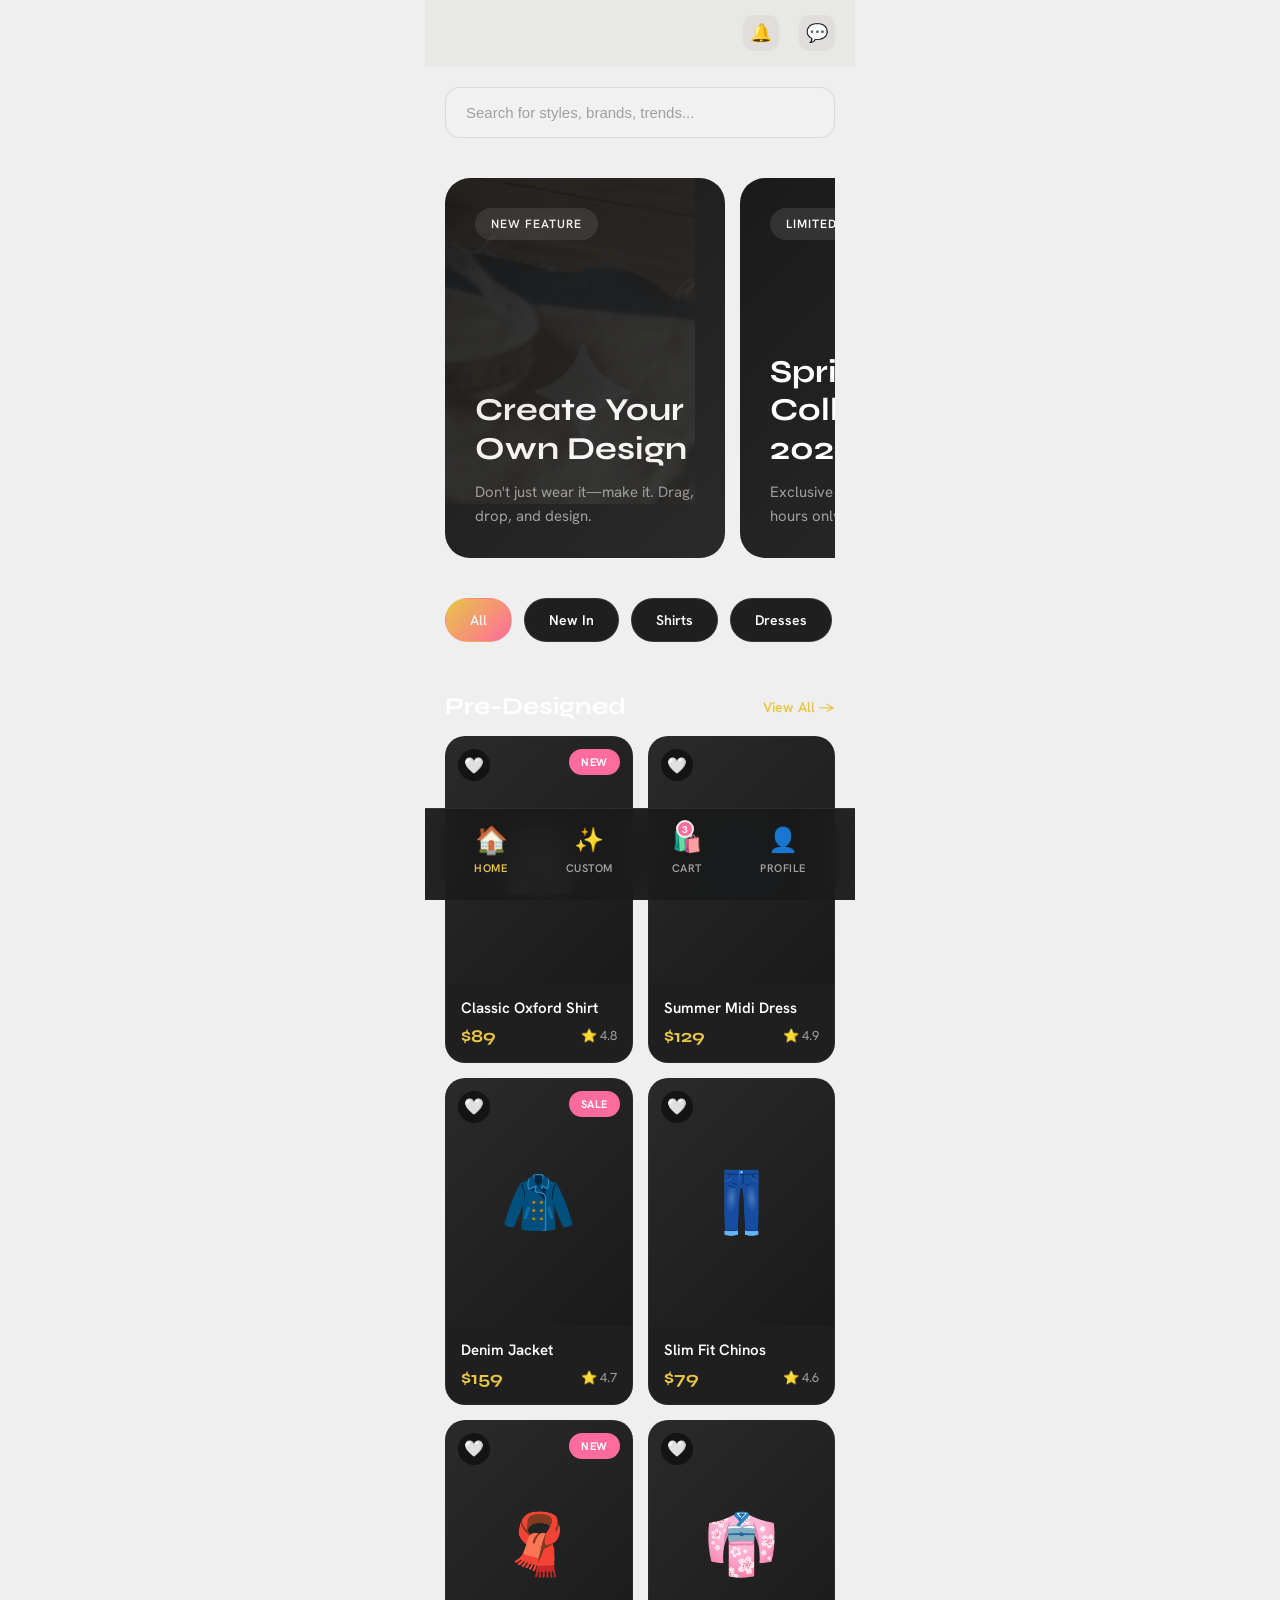
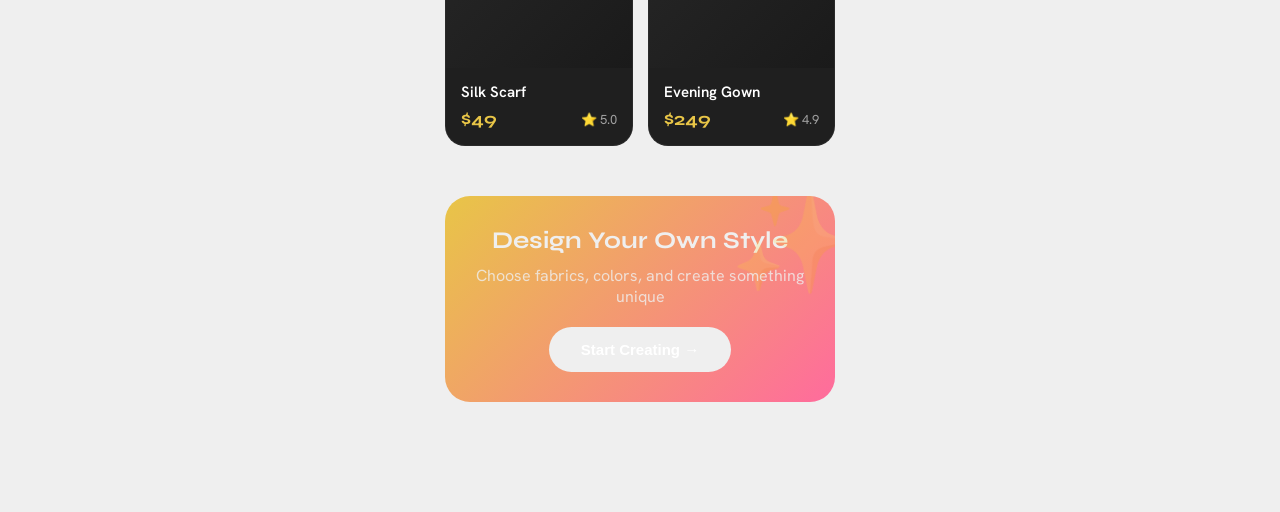
==== index.html @ ca9d8248 "Initial upload of the app" ====
<!DOCTYPE html>
<html lang="en">

<head>
   <meta charset="UTF-8">
   <meta name="viewport" content="width=device-width, initial-scale=1.0, maximum-scale=1.0, user-scalable=no">
   <title>GEN TEES - Clothing App</title>
   <link
      href="https://fonts.googleapis.com/css2?family=Syne:wght@400;500;600;700;800&family=Hanken+Grotesk:wght@300;400;500;600;700&display=swap"
      rel="stylesheet">

</head>
<link rel="stylesheet" href="style.css">

<body>
   <!-- Status Bar -->
   <!-- <div class="status-bar">
      <span class="status-time">9:41</span>
      <div class="status-icons">
         <span>📶</span>
         <span>📡</span>
         <span>🔋</span>
      </div>
   </div> -->

   <!-- Top Navigation -->
   <div class="top-nav">
      <div class="logo"></div>
      <div class="top-icons">
         <button class="icon-btn">🔔</button>
         <button class="icon-btn">💬</button>
      </div>
   </div>

   <!-- Home Screen -->
   <div class="screen active" id="homeScreen">
      <!-- Search -->
      <div class="search-container">
         <input type="text" class="search-bar" placeholder="Search for styles, brands, trends...">
      </div>

      <!-- Story Cards -->
      <div class="story-section">
         <div class="story-scroll">
            <div class="story-card" onclick="showCustomDesign()">
               <div>
                  <span class="story-badge">New Feature</span>
               </div>
               <div class="story-content">
                  <h3>Create Your Own Design</h3>
                  <p>Don't just wear it—make it. Drag, drop, and design.</p>
               </div>
               <span class="story-icon"><img src="images/create own design.png" alt="Create your own design"></span>
            </div>
            <div class="story-card">
               <div>
                  <span class="story-badge">Limited Drop</span>
               </div>
               <div class="story-content">
                  <h3>Spring Collection 2026</h3>
                  <p>Exclusive pieces available for 48 hours only</p>
               </div>
               <span class="story-icon">🌸</span>
            </div>
            <div class="story-card">
               <div>
                  <span class="story-badge">Trending</span>
               </div>
               <div class="story-content">
                  <h3>Minimalist Essentials</h3>
                  <p>Timeless pieces for your wardrobe</p>
               </div>
               <span class="story-icon">👕</span>
            </div>
         </div>
      </div>

      <!-- Categories -->
      <div class="categories">
         <div class="category-scroll">
            <div class="category-pill active">All</div>
            <div class="category-pill">New In</div>
            <div class="category-pill">Shirts</div>
            <div class="category-pill">Dresses</div>
            <div class="category-pill">Jackets</div>
            <div class="category-pill">Accessories</div>
         </div>
      </div>

      <!-- Products -->
      <div class="section-header">
         <h2 class="section-title">Pre-Designed</h2>
         <a href="#" class="view-all">View All →</a>
      </div>

      <div class="products">
         <div class="product-grid">
            <div class="product-card">
               <div class="product-image">
                  <span class="product-favorite">🤍</span>
                  <span class="product-badge">NEW</span>
                  <span>👔</span>
               </div>
               <div class="product-info">
                  <div class="product-name">Classic Oxford Shirt</div>
                  <div class="product-price">
                     <span class="price">$89</span>
                     <span class="rating">⭐ 4.8</span>
                  </div>
               </div>
            </div>

            <div class="product-card">
               <div class="product-image">
                  <span class="product-favorite">🤍</span>
                  <span>👗</span>
               </div>
               <div class="product-info">
                  <div class="product-name">Summer Midi Dress</div>
                  <div class="product-price">
                     <span class="price">$129</span>
                     <span class="rating">⭐ 4.9</span>
                  </div>
               </div>
            </div>

            <div class="product-card">
               <div class="product-image">
                  <span class="product-favorite">🤍</span>
                  <span class="product-badge">SALE</span>
                  <span>🧥</span>
               </div>
               <div class="product-info">
                  <div class="product-name">Denim Jacket</div>
                  <div class="product-price">
                     <span class="price">$159</span>
                     <span class="rating">⭐ 4.7</span>
                  </div>
               </div>
            </div>

            <div class="product-card">
               <div class="product-image">
                  <span class="product-favorite">🤍</span>
                  <span>👖</span>
               </div>
               <div class="product-info">
                  <div class="product-name">Slim Fit Chinos</div>
                  <div class="product-price">
                     <span class="price">$79</span>
                     <span class="rating">⭐ 4.6</span>
                  </div>
               </div>
            </div>

            <div class="product-card">
               <div class="product-image">
                  <span class="product-favorite">🤍</span>
                  <span class="product-badge">NEW</span>
                  <span>🧣</span>
               </div>
               <div class="product-info">
                  <div class="product-name">Silk Scarf</div>
                  <div class="product-price">
                     <span class="price">$49</span>
                     <span class="rating">⭐ 5.0</span>
                  </div>
               </div>
            </div>

            <div class="product-card">
               <div class="product-image">
                  <span class="product-favorite">🤍</span>
                  <span>👘</span>
               </div>
               <div class="product-info">
                  <div class="product-name">Evening Gown</div>
                  <div class="product-price">
                     <span class="price">$249</span>
                     <span class="rating">⭐ 4.9</span>
                  </div>
               </div>
            </div>
         </div>
      </div>

      <!-- Custom Design CTA -->
      <div class="custom-cta" onclick="showCustomDesign()">
         <h3>Design Your Own Style</h3>
         <p>Choose fabrics, colors, and create something unique</p>
         <button class="custom-btn">Start Creating →</button>
      </div>
   </div>

   <!-- Custom Design Screen -->
   <div class="screen" id="customScreen">
      <div class="section-header">
         <h2 class="section-title">Custom Studio</h2>
         <a href="#" class="view-all">Templates →</a>
      </div>

      <div style="padding: 20px;">
         <div
            style="background: var(--bg-card); border-radius: 20px; padding: 30px; text-align: center; margin-bottom: 20px;">
            <div style="font-size: 80px; margin-bottom: 20px;">✂️</div>
            <h3 style="font-family: 'Syne', sans-serif; font-size: 24px; margin-bottom: 15px;">Design Studio</h3>
            <p style="color: var(--text-secondary); margin-bottom: 25px; line-height: 1.6;">
               Start from scratch or choose a template to customize
            </p>
            <button class="custom-btn" style="width: 100%; margin-bottom: 15px;">Blank Canvas</button>
            <button class="custom-btn" style="width: 100%; background: var(--bg-secondary);">Browse
               Templates</button>
         </div>

         <h3 style="font-family: 'Syne', sans-serif; font-size: 20px; margin-bottom: 15px;">Customization Options
         </h3>

         <div class="menu-item">
            <div class="menu-left">
               <div class="menu-icon">🎨</div>
               <span class="menu-text">Choose Colors</span>
            </div>
            <span>→</span>
         </div>

         <div class="menu-item">
            <div class="menu-left">
               <div class="menu-icon">🧵</div>
               <span class="menu-text">Select Fabric</span>
            </div>
            <span>→</span>
         </div>

         <div class="menu-item">
            <div class="menu-left">
               <div class="menu-icon">📐</div>
               <span class="menu-text">Size & Fit</span>
            </div>
            <span>→</span>
         </div>

         <div class="menu-item">
            <div class="menu-left">
               <div class="menu-icon">✨</div>
               <span class="menu-text">Add Details</span>
            </div>
            <span>→</span>
         </div>
      </div>
   </div>

   <!-- Cart Screen -->
   <div class="screen" id="cartScreen">
      <div class="section-header">
         <h2 class="section-title">Shopping Cart</h2>
         <span class="view-all">3 items</span>
      </div>

      <div class="cart-items">
         <div class="cart-item">
            <div class="cart-image">👔</div>
            <div class="cart-details">
               <div class="cart-name">Classic Oxford Shirt</div>
               <div class="cart-size">Size: M • Color: White</div>
               <div class="cart-actions">
                  <div class="quantity-control">
                     <button class="qty-btn">−</button>
                     <span>1</span>
                     <button class="qty-btn">+</button>
                  </div>
                  <span class="price">$89</span>
               </div>
            </div>
         </div>

         <div class="cart-item">
            <div class="cart-image">👗</div>
            <div class="cart-details">
               <div class="cart-name">Summer Midi Dress</div>
               <div class="cart-size">Size: S • Color: Blue</div>
               <div class="cart-actions">
                  <div class="quantity-control">
                     <button class="qty-btn">−</button>
                     <span>2</span>
                     <button class="qty-btn">+</button>
                  </div>
                  <span class="price">$258</span>
               </div>
            </div>
         </div>

         <div class="cart-item">
            <div class="cart-image">🧣</div>
            <div class="cart-details">
               <div class="cart-name">Silk Scarf</div>
               <div class="cart-size">One Size • Color: Gold</div>
               <div class="cart-actions">
                  <div class="quantity-control">
                     <button class="qty-btn">−</button>
                     <span>1</span>
                     <button class="qty-btn">+</button>
                  </div>
                  <span class="price">$49</span>
               </div>
            </div>
         </div>
      </div>

      <div class="cart-total">
         <div class="total-row">
            <span style="color: var(--text-secondary);">Subtotal</span>
            <span>$396</span>
         </div>
         <div class="total-row">
            <span style="color: var(--text-secondary);">Shipping</span>
            <span>$12</span>
         </div>
         <div class="total-row final">
            <span>Total</span>
            <span style="color: var(--accent-gold);">$408</span>
         </div>
         <button class="checkout-btn">Checkout</button>
      </div>
   </div>

   <!-- Profile Screen -->
   <div class="screen" id="profileScreen">
      <div class="profile-header">
         <div class="profile-avatar">👤</div>
         <div class="profile-name">Alex Morgan</div>
         <div class="profile-email">alex.morgan@email.com</div>
      </div>

      <div class="profile-stats">
         <div class="stat-item">
            <div class="stat-value">24</div>
            <div class="stat-label">Orders</div>
         </div>
         <div class="stat-item">
            <div class="stat-value">12</div>
            <div class="stat-label">Designs</div>
         </div>
         <div class="stat-item">
            <div class="stat-value">156</div>
            <div class="stat-label">Points</div>
         </div>
      </div>

      <div class="profile-menu">
         <div class="menu-item">
            <div class="menu-left">
               <div class="menu-icon">📦</div>
               <span class="menu-text">My Orders</span>
            </div>
            <span>→</span>
         </div>

         <div class="menu-item">
            <div class="menu-left">
               <div class="menu-icon">🎨</div>
               <span class="menu-text">My Designs</span>
            </div>
            <span>→</span>
         </div>

         <div class="menu-item">
            <div class="menu-left">
               <div class="menu-icon">❤️</div>
               <span class="menu-text">Wishlist</span>
            </div>
            <span>→</span>
         </div>

         <div class="menu-item">
            <div class="menu-left">
               <div class="menu-icon">📍</div>
               <span class="menu-text">Addresses</span>
            </div>
            <span>→</span>
         </div>

         <div class="menu-item">
            <div class="menu-left">
               <div class="menu-icon">💳</div>
               <span class="menu-text">Payment Methods</span>
            </div>
            <span>→</span>
         </div>

         <div class="menu-item">
            <div class="menu-left">
               <div class="menu-icon">⚙️</div>
               <span class="menu-text">Settings</span>
            </div>
            <span>→</span>
         </div>

         <div class="menu-item">
            <div class="menu-left">
               <div class="menu-icon">💬</div>
               <span class="menu-text">Help & Support</span>
            </div>
            <span>→</span>
         </div>
      </div>
   </div>

   <!-- Bottom Navigation -->
   <div class="bottom-nav">
      <div class="nav-item active" onclick="switchScreen('homeScreen', this)">
         <span class="nav-icon">🏠</span>
         <span class="nav-label">HOME</span>
      </div>
      <div class="nav-item" onclick="switchScreen('customScreen', this)">
         <span class="nav-icon">✨</span>
         <span class="nav-label">CUSTOM</span>
      </div>
      <div class="nav-item" onclick="switchScreen('cartScreen', this)">
         <span class="nav-icon">🛍️</span>
         <span class="nav-label">CART</span>
         <span class="nav-badge">3</span>
      </div>
      <div class="nav-item" onclick="switchScreen('profileScreen', this)">
         <span class="nav-icon">👤</span>
         <span class="nav-label">PROFILE</span>
      </div>
   </div>

   <script src="main.js"></script>
</body>

</html>
---- style.css ----
* {
   margin: 0;
   padding: 0;
   box-sizing: border-box;
   -webkit-tap-highlight-color: transparent;
}

:root {
   --bg-primary: #efefef;
   --bg-secondary: #1a1a1a;
   --bg-card: #1f1f1f;
   --text-primary: #ffffff;
   --text-secondary: #a0a0a0;
   --accent-gold: #e8c547;
   --accent-pink: #ff6b9d;
   --accent-blue: #4dabf7;
}

body {
   font-family: 'Hanken Grotesk', sans-serif;
   background: var(--bg-primary);
   color: var(--text-primary);
   overflow-x: hidden;
   max-width: 430px;
   margin: 0 auto;
   position: relative;
   min-height: 100vh;
   padding-bottom: 80px;
}

/* Status Bar */
.status-bar {
   padding: 12px 20px 8px;
   display: flex;
   justify-content: space-between;
   align-items: center;
   font-size: 14px;
   font-weight: 500;
}

.status-time {
   font-weight: 600;
}

.status-icons {
   display: flex;
   gap: 8px;
}

/* Top Navigation */
.top-nav {
   display: flex;
   justify-content: space-between;
   align-items: center;
   padding: 15px 20px;
   position: sticky;
   top: 0;
   background: #e8e9e4;
   z-index: 100;
   border-bottom: 1px solid rgba(255, 255, 255, 0.05);
}

.logo {
   font-family: 'Syne', sans-serif;
   font-size: 24px;
   font-weight: 800;
   letter-spacing: 2px;
   background: linear-gradient(135deg, var(--accent-gold), var(--accent-pink));
   -webkit-background-clip: text;
   -webkit-text-fill-color: transparent;
   background-clip: text;
}

.top-icons {
   display: flex;
   gap: 20px;
}

.icon-btn {
   width: 36px;
   height: 36px;
   border-radius: 10px;
   background: #e0dddd;
   display: flex;
   align-items: center;
   justify-content: center;
   cursor: pointer;
   transition: all 0.3s;
   border: none;
   color: var(--text-primary);
   font-size: 18px;
}

.icon-btn:active {
   transform: scale(0.95);
}

/* Main Content */
.main-content {
   padding: 0 0 20px;
}

/* Hero Story Cards */
.story-section {
   padding: 20px 20px 30px;
}

.story-scroll {
   display: flex;
   gap: 15px;
   overflow-x: auto;
   scrollbar-width: none;
   -ms-overflow-style: none;
   scroll-snap-type: x mandatory;
   padding-bottom: 10px;
}

.story-scroll::-webkit-scrollbar {
   display: none;
}

.story-card {
   min-width: 280px;
   height: 380px;
   border-radius: 25px;
   background: linear-gradient(135deg, #1a1a1a 0%, #2a2a2a 100%);
   padding: 30px;
   display: flex;
   flex-direction: column;
   justify-content: space-between;
   position: relative;
   overflow: hidden;
   scroll-snap-align: start;
   cursor: pointer;
   transition: transform 0.3s;
}

.story-card:active {
   transform: scale(0.98);
}

.story-card::before {
   content: '';
   position: absolute;
   top: 0;
   left: 0;
   right: 0;
   bottom: 0;
   background: linear-gradient(135deg, rgba(232, 197, 71, 0.15), rgba(255, 107, 157, 0.15));
   opacity: 0;
   transition: opacity 0.4s;
}

.story-card:hover::before {
   opacity: 1;
}

.story-badge {
   display: inline-block;
   padding: 8px 16px;
   background: rgba(255, 255, 255, 0.1);
   backdrop-filter: blur(10px);
   border-radius: 20px;
   font-size: 12px;
   font-weight: 600;
   letter-spacing: 1px;
   text-transform: uppercase;
   align-self: flex-start;
}

.story-content h3 {
   font-family: 'Syne', sans-serif;
   font-size: 32px;
   font-weight: 700;
   line-height: 1.2;
   margin-bottom: 12px;
}

.story-content p {
   font-size: 15px;
   color: var(--text-secondary);
   line-height: 1.6;
}

.story-icon {
   position: absolute;
   bottom: 30px;
   right: 30px;
   font-size: 80px;
   object-fit: cover;
   opacity: 0.1;
}

/* Section Headers */
.section-header {
   display: flex;
   justify-content: space-between;
   align-items: center;
   padding: 25px 20px 15px;
}

.section-title {
   font-family: 'Syne', sans-serif;
   font-size: 24px;
   font-weight: 700;
}

.view-all {
   font-size: 14px;
   color: var(--accent-gold);
   font-weight: 600;
   text-decoration: none;
}

/* Category Pills */
.categories {
   padding: 0 20px 20px;
}

.category-scroll {
   display: flex;
   gap: 12px;
   overflow-x: auto;
   scrollbar-width: none;
   -ms-overflow-style: none;
   padding-bottom: 5px;
}

.category-scroll::-webkit-scrollbar {
   display: none;
}

.category-pill {
   padding: 12px 24px;
   background: var(--bg-card);
   border: 1px solid rgba(255, 255, 255, 0.1);
   border-radius: 25px;
   font-size: 14px;
   font-weight: 600;
   white-space: nowrap;
   cursor: pointer;
   transition: all 0.3s;
}

.category-pill.active {
   background: linear-gradient(135deg, var(--accent-gold), var(--accent-pink));
   border-color: transparent;
   color: var(--bg-primary);
}

.category-pill:active {
   transform: scale(0.95);
}

/* Product Grid */
.products {
   padding: 0 20px 20px;
}

.product-grid {
   display: grid;
   grid-template-columns: repeat(2, 1fr);
   gap: 15px;
}

.product-card {
   background: var(--bg-card);
   border-radius: 20px;
   overflow: hidden;
   cursor: pointer;
   transition: transform 0.3s;
   border: 1px solid rgba(255, 255, 255, 0.05);
}

.product-card:active {
   transform: scale(0.97);
}

.product-image {
   width: 100%;
   aspect-ratio: 3/4;
   background: linear-gradient(135deg, #2a2a2a 0%, #1a1a1a 100%);
   display: flex;
   align-items: center;
   justify-content: center;
   font-size: 60px;
   position: relative;
   overflow: hidden;
}

.product-badge {
   position: absolute;
   top: 12px;
   right: 12px;
   padding: 6px 12px;
   background: var(--accent-pink);
   border-radius: 15px;
   font-size: 11px;
   font-weight: 700;
   letter-spacing: 0.5px;
}

.product-favorite {
   position: absolute;
   top: 12px;
   left: 12px;
   width: 32px;
   height: 32px;
   background: rgba(0, 0, 0, 0.5);
   backdrop-filter: blur(10px);
   border-radius: 50%;
   display: flex;
   align-items: center;
   justify-content: center;
   font-size: 16px;
   cursor: pointer;
}

.product-info {
   padding: 15px;
}

.product-name {
   font-weight: 600;
   font-size: 15px;
   margin-bottom: 6px;
   line-height: 1.3;
}

.product-price {
   display: flex;
   justify-content: space-between;
   align-items: center;
}

.price {
   font-family: 'Syne', sans-serif;
   font-size: 18px;
   font-weight: 700;
   color: var(--accent-gold);
}

.rating {
   font-size: 13px;
   color: var(--text-secondary);
}

/* Custom Design CTA */
.custom-cta {
   margin: 30px 20px;
   padding: 30px;
   background: linear-gradient(135deg, var(--accent-gold), var(--accent-pink));
   border-radius: 25px;
   text-align: center;
   position: relative;
   overflow: hidden;
   cursor: pointer;
}

.custom-cta::before {
   content: '✨';
   position: absolute;
   font-size: 100px;
   top: -20px;
   right: -20px;
   opacity: 0.2;
}

.custom-cta h3 {
   font-family: 'Syne', sans-serif;
   font-size: 24px;
   font-weight: 700;
   color: var(--bg-primary);
   margin-bottom: 10px;
}

.custom-cta p {
   color: var(--bg-primary);
   margin-bottom: 20px;
   opacity: 0.8;
}

.custom-btn {
   padding: 14px 32px;
   background: var(--bg-primary);
   color: var(--text-primary);
   border: none;
   border-radius: 25px;
   font-weight: 700;
   font-size: 15px;
   cursor: pointer;
   transition: transform 0.3s;
}

.custom-btn:active {
   transform: scale(0.95);
}

/* Bottom Navigation */
.bottom-nav {
   position: fixed;
   bottom: 0;
   left: 50%;
   transform: translateX(-50%);
   width: 100%;
   max-width: 430px;
   background: rgba(26, 26, 26, 0.95);
   backdrop-filter: blur(20px);
   border-top: 1px solid rgba(255, 255, 255, 0.08);
   padding: 15px 20px 25px;
   display: flex;
   justify-content: space-around;
   align-items: center;
   z-index: 1000;
}

.nav-item {
   display: flex;
   flex-direction: column;
   align-items: center;
   gap: 6px;
   cursor: pointer;
   transition: all 0.3s;
   position: relative;
}

.nav-item:active {
   transform: scale(0.9);
}

.nav-icon {
   font-size: 24px;
   transition: all 0.3s;
}

.nav-label {
   font-size: 11px;
   font-weight: 600;
   color: var(--text-secondary);
   letter-spacing: 0.5px;
   transition: all 0.3s;
}

.nav-item.active .nav-icon {
   transform: scale(1.1);
}

.nav-item.active .nav-label {
   color: var(--accent-gold);
}

.nav-badge {
   position: absolute;
   top: -4px;
   right: 8px;
   width: 18px;
   height: 18px;
   background: var(--accent-pink);
   border-radius: 50%;
   font-size: 10px;
   font-weight: 700;
   display: flex;
   align-items: center;
   justify-content: center;
   border: 2px solid var(--bg-primary);
}

/* Search Bar */
.search-container {
   padding: 20px;
}

.search-bar {
   width: 100%;
   padding: 16px 50px 16px 20px;
   background: #f1f1f1;
   border: 1px solid rgba(12, 12, 12, 0.1);
   border-radius: 15px;
   color: #1f1b1b;
   font-size: 15px;
   outline: none;
   transition: all 0.3s;
}

.search-bar:focus {
   border-color: var(--accent-gold);
   background-color: #ededed;
}

.search-bar::placeholder {
   color: var(--text-secondary);
}

/* Screens (Hidden by default) */
.screen {
   display: none;
   min-height: calc(100vh - 80px);
}

.screen.active {
   display: block;
   animation: slideIn 0.3s ease-out;
}

@keyframes slideIn {
   from {
      opacity: 0;
      transform: translateY(20px);
   }

   to {
      opacity: 1;
      transform: translateY(0);
   }
}

/* Profile Screen */
.profile-header {
   padding: 30px 20px;
   text-align: center;
   background: linear-gradient(180deg, var(--bg-secondary) 0%, var(--bg-primary) 100%);
}

.profile-avatar {
   width: 100px;
   height: 100px;
   border-radius: 50%;
   background: linear-gradient(135deg, var(--accent-gold), var(--accent-pink));
   display: flex;
   align-items: center;
   justify-content: center;
   font-size: 40px;
   margin: 0 auto 15px;
}

.profile-name {
   font-family: 'Syne', sans-serif;
   font-size: 24px;
   font-weight: 700;
   margin-bottom: 5px;
}

.profile-email {
   color: var(--text-secondary);
   font-size: 14px;
}

.profile-stats {
   display: grid;
   grid-template-columns: repeat(3, 1fr);
   gap: 20px;
   padding: 20px;
}

.stat-item {
   text-align: center;
}

.stat-value {
   font-family: 'Syne', sans-serif;
   font-size: 24px;
   font-weight: 700;
   color: var(--accent-gold);
   margin-bottom: 5px;
}

.stat-label {
   font-size: 12px;
   color: var(--text-secondary);
}

.profile-menu {
   padding: 20px;
}

.menu-item {
   display: flex;
   align-items: center;
   justify-content: space-between;
   padding: 18px;
   background: var(--bg-card);
   border-radius: 15px;
   margin-bottom: 12px;
   cursor: pointer;
   transition: all 0.3s;
}

.menu-item:active {
   transform: scale(0.98);
}

.menu-left {
   display: flex;
   align-items: center;
   gap: 15px;
}

.menu-icon {
   width: 40px;
   height: 40px;
   background: rgba(255, 255, 255, 0.05);
   border-radius: 10px;
   display: flex;
   align-items: center;
   justify-content: center;
   font-size: 20px;
}

.menu-text {
   font-weight: 600;
}

/* Cart Screen */
.cart-items {
   padding: 20px;
}

.cart-item {
   display: flex;
   gap: 15px;
   background: var(--bg-card);
   border-radius: 20px;
   padding: 15px;
   margin-bottom: 15px;
}

.cart-image {
   width: 80px;
   height: 100px;
   background: linear-gradient(135deg, #2a2a2a 0%, #1a1a1a 100%);
   border-radius: 12px;
   display: flex;
   align-items: center;
   justify-content: center;
   font-size: 36px;
}

.cart-details {
   flex: 1;
}

.cart-name {
   font-weight: 600;
   margin-bottom: 5px;
}

.cart-size {
   font-size: 13px;
   color: var(--text-secondary);
   margin-bottom: 10px;
}

.cart-actions {
   display: flex;
   justify-content: space-between;
   align-items: center;
}

.quantity-control {
   display: flex;
   align-items: center;
   gap: 12px;
   background: rgba(255, 255, 255, 0.05);
   padding: 6px 12px;
   border-radius: 20px;
}

.qty-btn {
   background: none;
   border: none;
   color: var(--text-primary);
   font-size: 18px;
   cursor: pointer;
   padding: 0 5px;
}

.cart-total {
   position: fixed;
   bottom: 80px;
   left: 50%;
   transform: translateX(-50%);
   width: calc(100% - 40px);
   max-width: 390px;
   background: var(--bg-card);
   border-radius: 20px;
   padding: 20px;
   border: 1px solid rgba(255, 255, 255, 0.1);
}

.total-row {
   display: flex;
   justify-content: space-between;
   margin-bottom: 12px;
   font-size: 15px;
}

.total-row.final {
   font-family: 'Syne', sans-serif;
   font-size: 20px;
   font-weight: 700;
   padding-top: 12px;
   border-top: 1px solid rgba(255, 255, 255, 0.1);
   margin-bottom: 15px;
}

.checkout-btn {
   width: 100%;
   padding: 16px;
   background: linear-gradient(135deg, var(--accent-gold), var(--accent-pink));
   border: none;
   border-radius: 15px;
   color: var(--bg-primary);
   font-weight: 700;
   font-size: 16px;
   cursor: pointer;
}

/* Loading Animation */
@keyframes pulse {

   0%,
   100% {
      opacity: 1;
   }

   50% {
      opacity: 0.5;
   }
}

.loading {
   animation: pulse 2s ease-in-out infinite;
}
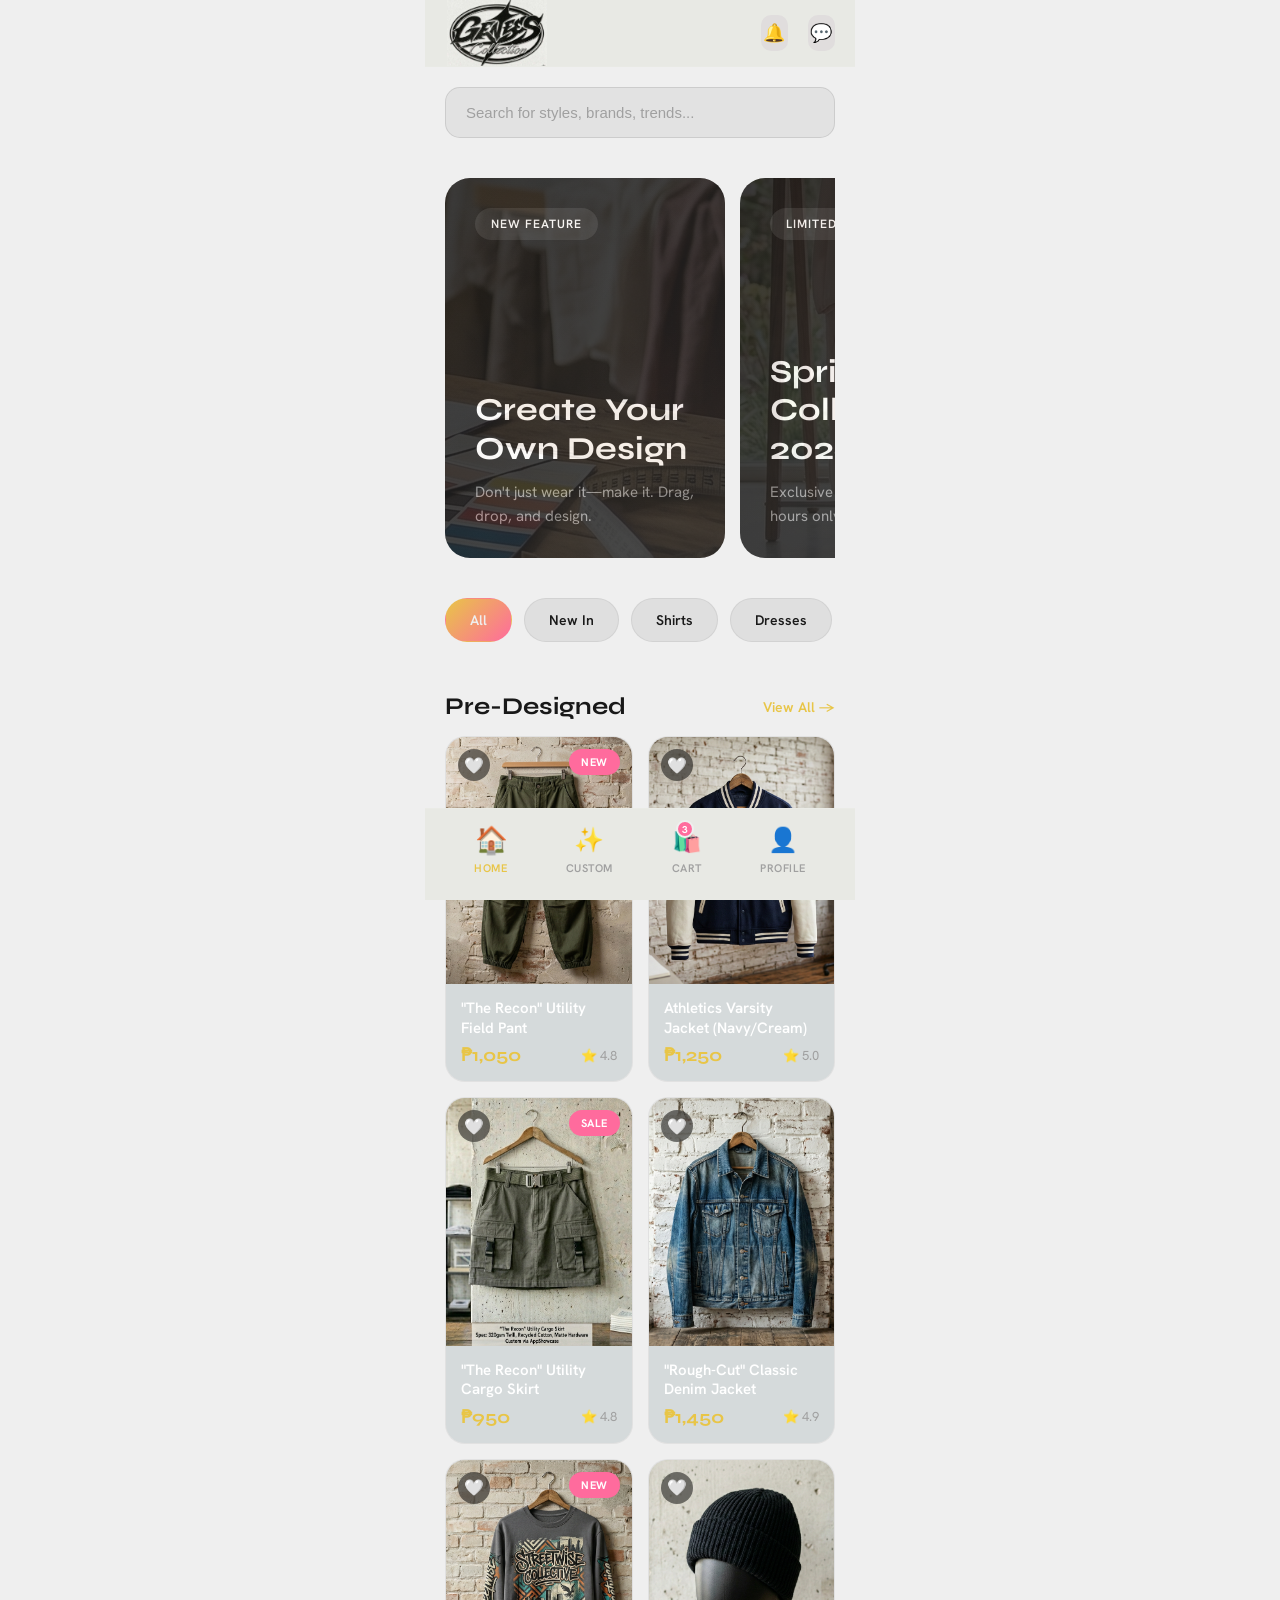
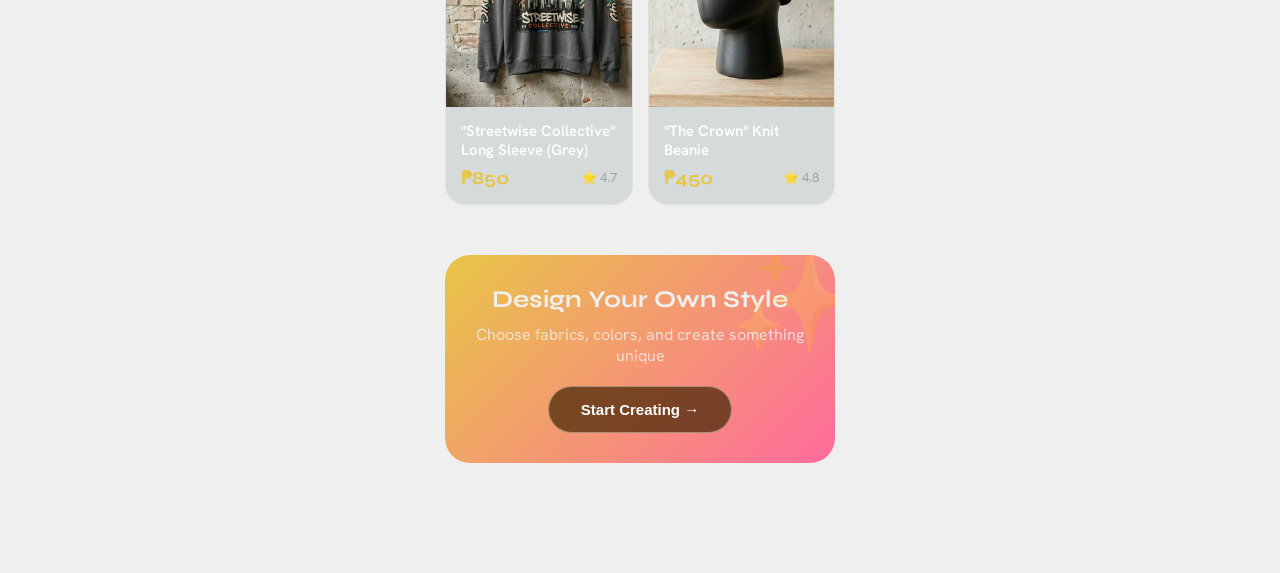
==== commit dd551ee2: "Massive changes - no functionalities yet" ====
--- a/index.html
+++ b/index.html
@@ -4,7 +4,7 @@
 <head>
    <meta charset="UTF-8">
    <meta name="viewport" content="width=device-width, initial-scale=1.0, maximum-scale=1.0, user-scalable=no">
-   <title>GEN TEES - Clothing App</title>
+   <title>GEN TEES - Prototype App</title>
    <link
       href="https://fonts.googleapis.com/css2?family=Syne:wght@400;500;600;700;800&family=Hanken+Grotesk:wght@300;400;500;600;700&display=swap"
       rel="stylesheet">
@@ -13,19 +13,10 @@
 <link rel="stylesheet" href="style.css">
 
 <body>
-   <!-- Status Bar -->
-   <!-- <div class="status-bar">
-      <span class="status-time">9:41</span>
-      <div class="status-icons">
-         <span>📶</span>
-         <span>📡</span>
-         <span>🔋</span>
-      </div>
-   </div> -->
 
    <!-- Top Navigation -->
    <div class="top-nav">
-      <div class="logo"></div>
+      <div class="logo"><img src="images/Logo.jpg" alt="Gen Tees Logo"></div>
       <div class="top-icons">
          <button class="icon-btn">🔔</button>
          <button class="icon-btn">💬</button>
@@ -50,7 +41,7 @@
                   <h3>Create Your Own Design</h3>
                   <p>Don't just wear it—make it. Drag, drop, and design.</p>
                </div>
-               <span class="story-icon"><img src="images/create own design.png" alt="Create your own design"></span>
+               <span class="story-icon"><img src="images/create own design2.png" alt="Create your own design"></span>
             </div>
             <div class="story-card">
                <div>
@@ -60,7 +51,7 @@
                   <h3>Spring Collection 2026</h3>
                   <p>Exclusive pieces available for 48 hours only</p>
                </div>
-               <span class="story-icon">🌸</span>
+               <span class="story-icon"><img src="images/Spring collection2.png" alt="Create your own design"></span>
             </div>
             <div class="story-card">
                <div>
@@ -70,7 +61,7 @@
                   <h3>Minimalist Essentials</h3>
                   <p>Timeless pieces for your wardrobe</p>
                </div>
-               <span class="story-icon">👕</span>
+               <span class="story-icon"><img src="images/minimalist essentials2.png" alt="Create your own design"></span>
             </div>
          </div>
       </div>
@@ -96,88 +87,82 @@
       <div class="products">
          <div class="product-grid">
             <div class="product-card">
-               <div class="product-image">
+               <div class="product-image1">
                   <span class="product-favorite">🤍</span>
                   <span class="product-badge">NEW</span>
-                  <span>👔</span>
-               </div>
-               <div class="product-info">
-                  <div class="product-name">Classic Oxford Shirt</div>
-                  <div class="product-price">
-                     <span class="price">$89</span>
+               </div>
+               <div class="product-info">
+                  <div class="product-name">"The Recon" Utility Field Pant</div>
+                  <div class="product-price">
+                     <span class="price">₱1,050</span>
                      <span class="rating">⭐ 4.8</span>
                   </div>
                </div>
             </div>
 
             <div class="product-card">
-               <div class="product-image">
-                  <span class="product-favorite">🤍</span>
-                  <span>👗</span>
-               </div>
-               <div class="product-info">
-                  <div class="product-name">Summer Midi Dress</div>
-                  <div class="product-price">
-                     <span class="price">$129</span>
+               <div class="product-image2">
+                  <span class="product-favorite">🤍</span>
+               </div>
+               <div class="product-info">
+                  <div class="product-name">Athletics Varsity Jacket (Navy/Cream)</div>
+                  <div class="product-price">
+                     <span class="price">₱1,250</span>
+                     <span class="rating">⭐ 5.0</span>
+                  </div>
+               </div>
+            </div>
+
+            <div class="product-card">
+               <div class="product-image3">
+                  <span class="product-favorite">🤍</span>
+                  <span class="product-badge">SALE</span>
+               </div>
+               <div class="product-info">
+                  <div class="product-name">"The Recon" Utility Cargo Skirt</div>
+                  <div class="product-price">
+                     <span class="price">₱950</span>
+                     <span class="rating">⭐ 4.8</span>
+                  </div>
+               </div>
+            </div>
+
+            <div class="product-card">
+               <div class="product-image4">
+                  <span class="product-favorite">🤍</span>
+               </div>
+               <div class="product-info">
+                  <div class="product-name">"Rough-Cut" Classic Denim Jacket</div>
+                  <div class="product-price">
+                     <span class="price">₱1,450</span>
                      <span class="rating">⭐ 4.9</span>
                   </div>
                </div>
             </div>
 
             <div class="product-card">
-               <div class="product-image">
-                  <span class="product-favorite">🤍</span>
-                  <span class="product-badge">SALE</span>
-                  <span>🧥</span>
-               </div>
-               <div class="product-info">
-                  <div class="product-name">Denim Jacket</div>
-                  <div class="product-price">
-                     <span class="price">$159</span>
+               <div class="product-image5">
+                  <span class="product-favorite">🤍</span>
+                  <span class="product-badge">NEW</span>
+               </div>
+               <div class="product-info">
+                  <div class="product-name">"Streetwise Collective" Long Sleeve (Grey)</div>
+                  <div class="product-price">
+                     <span class="price">₱850</span>
                      <span class="rating">⭐ 4.7</span>
                   </div>
                </div>
             </div>
 
             <div class="product-card">
-               <div class="product-image">
-                  <span class="product-favorite">🤍</span>
-                  <span>👖</span>
-               </div>
-               <div class="product-info">
-                  <div class="product-name">Slim Fit Chinos</div>
-                  <div class="product-price">
-                     <span class="price">$79</span>
-                     <span class="rating">⭐ 4.6</span>
-                  </div>
-               </div>
-            </div>
-
-            <div class="product-card">
-               <div class="product-image">
-                  <span class="product-favorite">🤍</span>
-                  <span class="product-badge">NEW</span>
-                  <span>🧣</span>
-               </div>
-               <div class="product-info">
-                  <div class="product-name">Silk Scarf</div>
-                  <div class="product-price">
-                     <span class="price">$49</span>
-                     <span class="rating">⭐ 5.0</span>
-                  </div>
-               </div>
-            </div>
-
-            <div class="product-card">
-               <div class="product-image">
-                  <span class="product-favorite">🤍</span>
-                  <span>👘</span>
-               </div>
-               <div class="product-info">
-                  <div class="product-name">Evening Gown</div>
-                  <div class="product-price">
-                     <span class="price">$249</span>
-                     <span class="rating">⭐ 4.9</span>
+               <div class="product-image6">
+                  <span class="product-favorite">🤍</span>
+               </div>
+               <div class="product-info">
+                  <div class="product-name">"The Crown" Knit Beanie</div>
+                  <div class="product-price">
+                     <span class="price">₱450</span>
+                     <span class="rating">⭐ 4.8</span>
                   </div>
                </div>
             </div>
@@ -201,7 +186,7 @@
 
       <div style="padding: 20px;">
          <div
-            style="background: var(--bg-card); border-radius: 20px; padding: 30px; text-align: center; margin-bottom: 20px;">
+            style="background: url('images/custom\ design\ logo.png'); background-size: cover; background-position: center; background-repeat: no-repeat; border-radius: 20px; padding: 30px; text-align: center; margin-bottom: 20px;">
             <div style="font-size: 80px; margin-bottom: 20px;">✂️</div>
             <h3 style="font-family: 'Syne', sans-serif; font-size: 24px; margin-bottom: 15px;">Design Studio</h3>
             <p style="color: var(--text-secondary); margin-bottom: 25px; line-height: 1.6;">
@@ -212,7 +197,7 @@
                Templates</button>
          </div>
 
-         <h3 style="font-family: 'Syne', sans-serif; font-size: 20px; margin-bottom: 15px;">Customization Options
+         <h3 style="font-family: 'Syne', sans-serif; font-size: 20px; margin-bottom: 15px; color: #181818;">Customization Options
          </h3>
 
          <div class="menu-item">
@@ -220,7 +205,7 @@
                <div class="menu-icon">🎨</div>
                <span class="menu-text">Choose Colors</span>
             </div>
-            <span>→</span>
+            <span style="color: #4b4b4b;">→</span>
          </div>
 
          <div class="menu-item">
@@ -228,7 +213,7 @@
                <div class="menu-icon">🧵</div>
                <span class="menu-text">Select Fabric</span>
             </div>
-            <span>→</span>
+            <span style="color: #4b4b4b;">→</span>
          </div>
 
          <div class="menu-item">
@@ -236,7 +221,7 @@
                <div class="menu-icon">📐</div>
                <span class="menu-text">Size & Fit</span>
             </div>
-            <span>→</span>
+            <span style="color: #4b4b4b;">→</span>
          </div>
 
          <div class="menu-item">
@@ -244,7 +229,7 @@
                <div class="menu-icon">✨</div>
                <span class="menu-text">Add Details</span>
             </div>
-            <span>→</span>
+            <span style="color: #4b4b4b;">→</span>
          </div>
       </div>
    </div>
@@ -258,49 +243,49 @@
 
       <div class="cart-items">
          <div class="cart-item">
-            <div class="cart-image">👔</div>
+            <div class="cart-image1"></div>
             <div class="cart-details">
-               <div class="cart-name">Classic Oxford Shirt</div>
-               <div class="cart-size">Size: M • Color: White</div>
+               <div class="cart-name">"The Recon" Utility Cargo Skirt</div>
+               <div class="cart-size">Size: S/M • Color: Black/Tortoise/grey</div>
                <div class="cart-actions">
                   <div class="quantity-control">
                      <button class="qty-btn">−</button>
                      <span>1</span>
                      <button class="qty-btn">+</button>
                   </div>
-                  <span class="price">$89</span>
+                  <span class="price">₱950</span>
                </div>
             </div>
          </div>
 
          <div class="cart-item">
-            <div class="cart-image">👗</div>
+            <div class="cart-image2"></div>
             <div class="cart-details">
-               <div class="cart-name">Summer Midi Dress</div>
-               <div class="cart-size">Size: S • Color: Blue</div>
+               <div class="cart-name">"Rough-Cut" Classic Denim Jacket</div>
+               <div class="cart-size">Size: S/M/L • Color: Navy/Royal Blue</div>
                <div class="cart-actions">
                   <div class="quantity-control">
                      <button class="qty-btn">−</button>
                      <span>2</span>
                      <button class="qty-btn">+</button>
                   </div>
-                  <span class="price">$258</span>
+                  <span class="price">₱1,450</span>
                </div>
             </div>
          </div>
 
          <div class="cart-item">
-            <div class="cart-image">🧣</div>
+            <div class="cart-image3"></div>
             <div class="cart-details">
-               <div class="cart-name">Silk Scarf</div>
-               <div class="cart-size">One Size • Color: Gold</div>
+               <div class="cart-name">Athletics Varsity Jacket (Navy/Cream)</div>
+               <div class="cart-size">One Size S/M/L • Color: Navy/Cream</div>
                <div class="cart-actions">
                   <div class="quantity-control">
                      <button class="qty-btn">−</button>
                      <span>1</span>
                      <button class="qty-btn">+</button>
                   </div>
-                  <span class="price">$49</span>
+                  <span class="price">₱1,250</span>
                </div>
             </div>
          </div>
@@ -309,15 +294,15 @@
       <div class="cart-total">
          <div class="total-row">
             <span style="color: var(--text-secondary);">Subtotal</span>
-            <span>$396</span>
+            <span>₱3,650</span>
          </div>
          <div class="total-row">
             <span style="color: var(--text-secondary);">Shipping</span>
-            <span>$12</span>
+            <span>₱60</span>
          </div>
          <div class="total-row final">
             <span>Total</span>
-            <span style="color: var(--accent-gold);">$408</span>
+            <span style="color: var(--accent-gold);">₱3,710</span>
          </div>
          <button class="checkout-btn">Checkout</button>
       </div>
@@ -327,17 +312,17 @@
    <div class="screen" id="profileScreen">
       <div class="profile-header">
          <div class="profile-avatar">👤</div>
-         <div class="profile-name">Alex Morgan</div>
-         <div class="profile-email">alex.morgan@email.com</div>
+         <div class="profile-name">Bell Cranel</div>
+         <div class="profile-email">bell.001@gmail.com</div>
       </div>
 
       <div class="profile-stats">
          <div class="stat-item">
-            <div class="stat-value">24</div>
+            <div class="stat-value">11</div>
             <div class="stat-label">Orders</div>
          </div>
          <div class="stat-item">
-            <div class="stat-value">12</div>
+            <div class="stat-value">8</div>
             <div class="stat-label">Designs</div>
          </div>
          <div class="stat-item">
@@ -352,7 +337,7 @@
                <div class="menu-icon">📦</div>
                <span class="menu-text">My Orders</span>
             </div>
-            <span>→</span>
+            <span style="color: #4b4b4b;">→</span>
          </div>
 
          <div class="menu-item">
@@ -360,7 +345,7 @@
                <div class="menu-icon">🎨</div>
                <span class="menu-text">My Designs</span>
             </div>
-            <span>→</span>
+            <span style="color: #4b4b4b;">→</span>
          </div>
 
          <div class="menu-item">
@@ -368,7 +353,7 @@
                <div class="menu-icon">❤️</div>
                <span class="menu-text">Wishlist</span>
             </div>
-            <span>→</span>
+            <span style="color: #4b4b4b;">→</span>
          </div>
 
          <div class="menu-item">
@@ -376,7 +361,7 @@
                <div class="menu-icon">📍</div>
                <span class="menu-text">Addresses</span>
             </div>
-            <span>→</span>
+            <span style="color: #4b4b4b;">→</span>
          </div>
 
          <div class="menu-item">
@@ -384,7 +369,7 @@
                <div class="menu-icon">💳</div>
                <span class="menu-text">Payment Methods</span>
             </div>
-            <span>→</span>
+            <span style="color: #4b4b4b;">→</span>
          </div>
 
          <div class="menu-item">
@@ -392,7 +377,7 @@
                <div class="menu-icon">⚙️</div>
                <span class="menu-text">Settings</span>
             </div>
-            <span>→</span>
+            <span style="color: #4b4b4b;">→</span>
          </div>
 
          <div class="menu-item">
@@ -400,7 +385,7 @@
                <div class="menu-icon">💬</div>
                <span class="menu-text">Help & Support</span>
             </div>
-            <span>→</span>
+            <span style="color: #4b4b4b;">→</span>
          </div>
       </div>
    </div>
--- a/style.css
+++ b/style.css
@@ -8,7 +8,7 @@
 :root {
    --bg-primary: #efefef;
    --bg-secondary: #1a1a1a;
-   --bg-card: #1f1f1f;
+   --bg-card: #dfdfdf;
    --text-primary: #ffffff;
    --text-secondary: #a0a0a0;
    --accent-gold: #e8c547;
@@ -50,7 +50,7 @@
 /* Top Navigation */
 .top-nav {
    display: flex;
-   justify-content: space-between;
+   justify-content: flex-end;
    align-items: center;
    padding: 15px 20px;
    position: sticky;
@@ -61,19 +61,23 @@
 }
 
 .logo {
-   font-family: 'Syne', sans-serif;
-   font-size: 24px;
-   font-weight: 800;
-   letter-spacing: 2px;
-   background: linear-gradient(135deg, var(--accent-gold), var(--accent-pink));
-   -webkit-background-clip: text;
-   -webkit-text-fill-color: transparent;
-   background-clip: text;
+   position: absolute;
+   height: 100%;
+   width: 100px;
+   overflow: hidden;
+   left: 5%;
+}
+
+.logo img {
+   width: 100%;
+   height: 100%;
+   object-fit: cover;
 }
 
 .top-icons {
    display: flex;
    gap: 20px;
+   width: 19%;
 }
 
 .icon-btn {
@@ -89,6 +93,7 @@
    border: none;
    color: var(--text-primary);
    font-size: 18px;
+
 }
 
 .icon-btn:active {
@@ -184,11 +189,10 @@
 
 .story-icon {
    position: absolute;
-   bottom: 30px;
-   right: 30px;
+   bottom: -40px;
+   right: 0;
    font-size: 80px;
-   object-fit: cover;
-   opacity: 0.1;
+   opacity: 0.15;
 }
 
 /* Section Headers */
@@ -201,6 +205,7 @@
 
 .section-title {
    font-family: 'Syne', sans-serif;
+   color: #181818;
    font-size: 24px;
    font-weight: 700;
 }
@@ -233,7 +238,8 @@
 .category-pill {
    padding: 12px 24px;
    background: var(--bg-card);
-   border: 1px solid rgba(255, 255, 255, 0.1);
+   color: #1a1a1a;
+   border: 1px solid rgba(97, 97, 97, 0.1);
    border-radius: 25px;
    font-size: 14px;
    font-weight: 600;
@@ -276,10 +282,84 @@
    transform: scale(0.97);
 }
 
-.product-image {
+/* PRODUCTS */
+.product-image1 {
    width: 100%;
    aspect-ratio: 3/4;
-   background: linear-gradient(135deg, #2a2a2a 0%, #1a1a1a 100%);
+   background: url("images/baggy\ pants2.png");
+   background-size: cover;  
+   background-position: center; 
+   background-repeat: no-repeat;
+   display: flex;
+   align-items: center;
+   justify-content: center;
+   font-size: 60px;
+   position: relative;
+   overflow: hidden;
+}
+.product-image2 {
+   width: 100%;
+   aspect-ratio: 3/4;
+   background: url("images/varsity\ jacket2.png");
+   background-size: cover;  
+   background-position: center; 
+   background-repeat: no-repeat;
+   display: flex;
+   align-items: center;
+   justify-content: center;
+   font-size: 60px;
+   position: relative;
+   overflow: hidden;
+}
+.product-image3 {
+   width: 100%;
+   aspect-ratio: 3/4;
+   background: url("images/skirt2.png");
+   background-size: cover;  
+   background-position: center; 
+   background-repeat: no-repeat;
+   display: flex;
+   align-items: center;
+   justify-content: center;
+   font-size: 60px;
+   position: relative;
+   overflow: hidden;
+}
+.product-image4 {
+   width: 100%;
+   aspect-ratio: 3/4;
+   background: url("images/denim\ jacket.png");
+   background-size: cover;  
+   background-position: center; 
+   background-repeat: no-repeat;
+   display: flex;
+   align-items: center;
+   justify-content: center;
+   font-size: 60px;
+   position: relative;
+   overflow: hidden;
+}
+.product-image5 {
+   width: 100%;
+   aspect-ratio: 3/4;
+   background: url("images/Grey\ Long-sleeve2.png");
+   background-size: cover;  
+   background-position: center; 
+   background-repeat: no-repeat;
+   display: flex;
+   align-items: center;
+   justify-content: center;
+   font-size: 60px;
+   position: relative;
+   overflow: hidden;
+}
+.product-image6 {
+   width: 100%;
+   aspect-ratio: 3/4;
+   background: url("images/beanie2.png");
+   background-size: cover;  
+   background-position: center; 
+   background-repeat: no-repeat;
    display: flex;
    align-items: center;
    justify-content: center;
@@ -318,6 +398,7 @@
 
 .product-info {
    padding: 15px;
+   background-color: #d5dadb;
 }
 
 .product-name {
@@ -382,9 +463,9 @@
 
 .custom-btn {
    padding: 14px 32px;
-   background: var(--bg-primary);
+   background: rgba(68, 36, 0, 0.7);
+   border: 1px solid rgba(255, 255, 255, 0.4);
    color: var(--text-primary);
-   border: none;
    border-radius: 25px;
    font-weight: 700;
    font-size: 15px;
@@ -404,7 +485,7 @@
    transform: translateX(-50%);
    width: 100%;
    max-width: 430px;
-   background: rgba(26, 26, 26, 0.95);
+   background: #e8e9e4;
    backdrop-filter: blur(20px);
    border-top: 1px solid rgba(255, 255, 255, 0.08);
    padding: 15px 20px 25px;
@@ -473,7 +554,7 @@
 .search-bar {
    width: 100%;
    padding: 16px 50px 16px 20px;
-   background: #f1f1f1;
+   background: #e2e2e2;
    border: 1px solid rgba(12, 12, 12, 0.1);
    border-radius: 15px;
    color: #1f1b1b;
@@ -608,6 +689,7 @@
 
 .menu-text {
    font-weight: 600;
+   color: #4b4b4b;
 }
 
 /* Cart Screen */
@@ -624,10 +706,39 @@
    margin-bottom: 15px;
 }
 
-.cart-image {
+.cart-image1 {
    width: 80px;
    height: 100px;
-   background: linear-gradient(135deg, #2a2a2a 0%, #1a1a1a 100%);
+   background: url("images/skirt2.png");
+   background-size: cover;  
+   background-position: center; 
+   background-repeat: no-repeat;
+   border-radius: 12px;
+   display: flex;
+   align-items: center;
+   justify-content: center;
+   font-size: 36px;
+}
+.cart-image2 {
+   width: 80px;
+   height: 100px;
+   background: url("images/denim\ jacket.png");
+   background-size: cover;  
+   background-position: center; 
+   background-repeat: no-repeat;
+   border-radius: 12px;
+   display: flex;
+   align-items: center;
+   justify-content: center;
+   font-size: 36px;
+}
+.cart-image3 {
+   width: 80px;
+   height: 100px;
+   background: url("images/varsity\ jacket2.png");
+   background-size: cover;  
+   background-position: center; 
+   background-repeat: no-repeat;
    border-radius: 12px;
    display: flex;
    align-items: center;
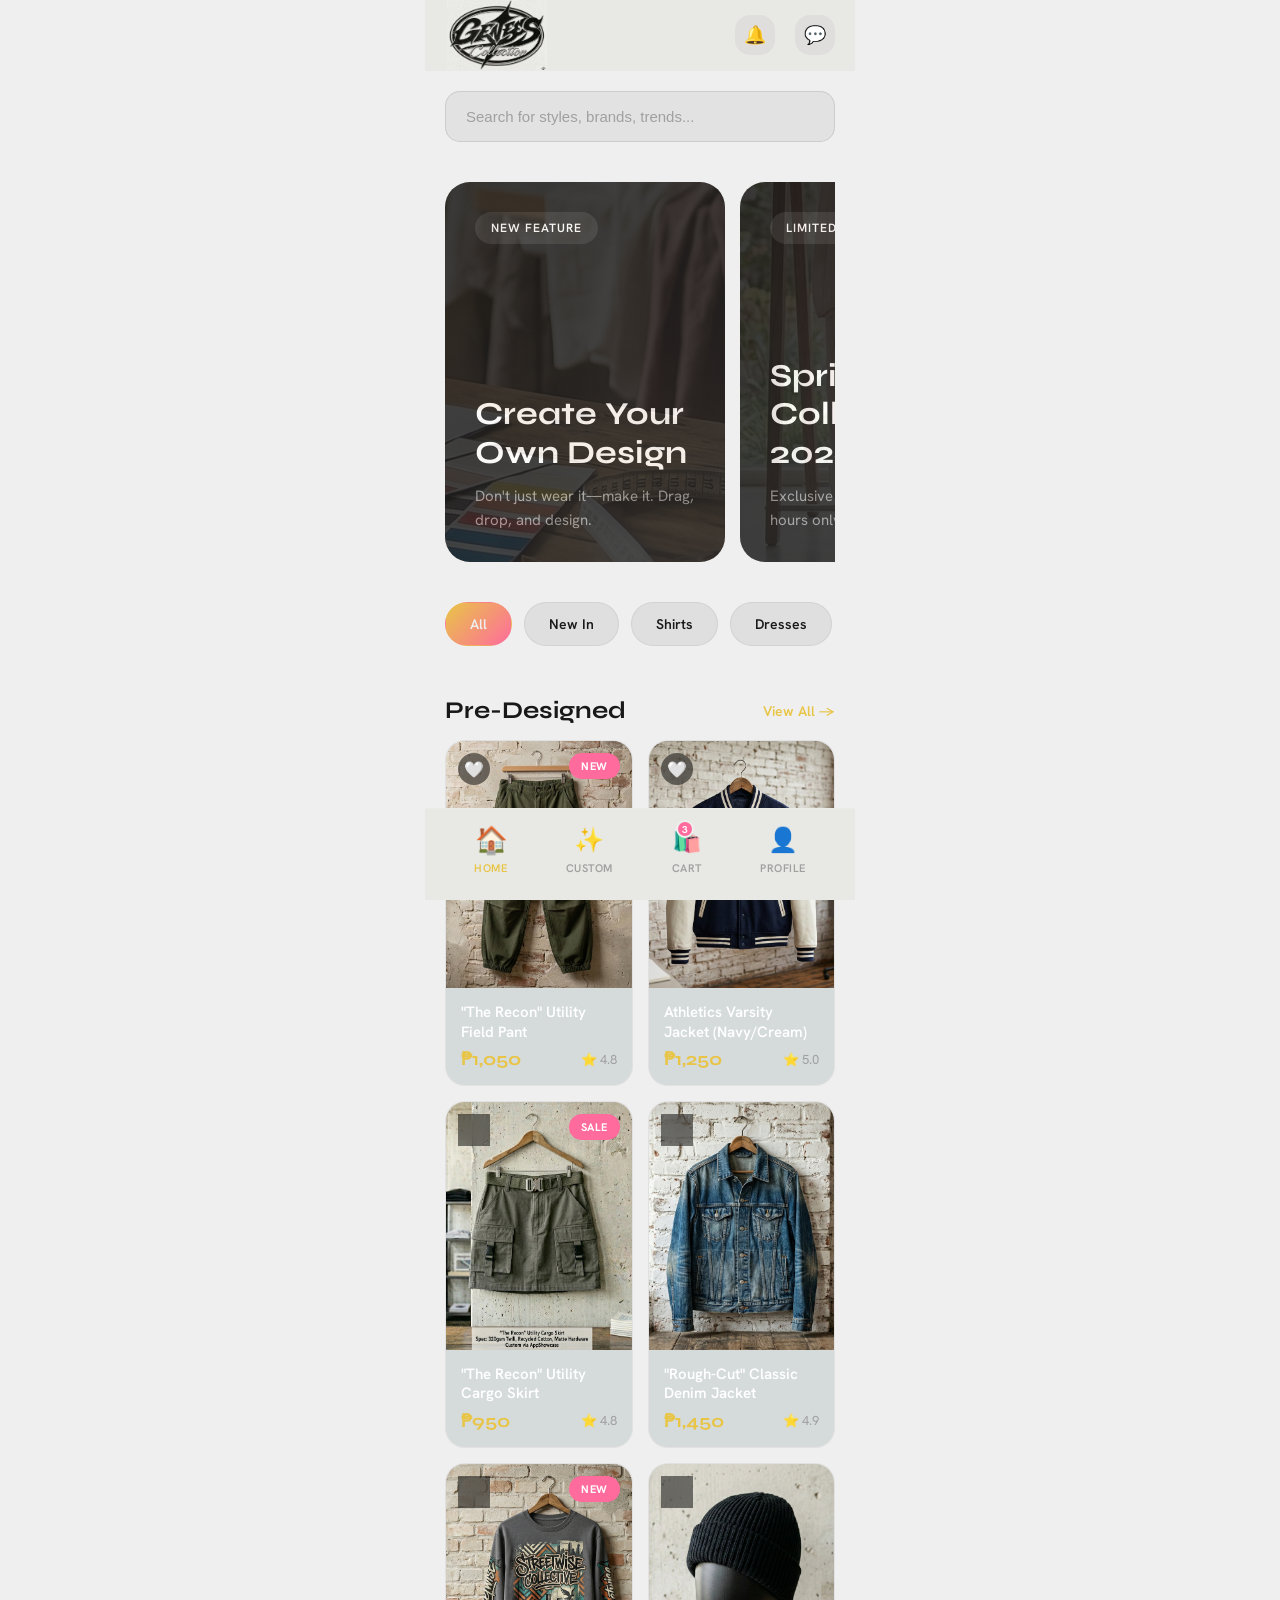
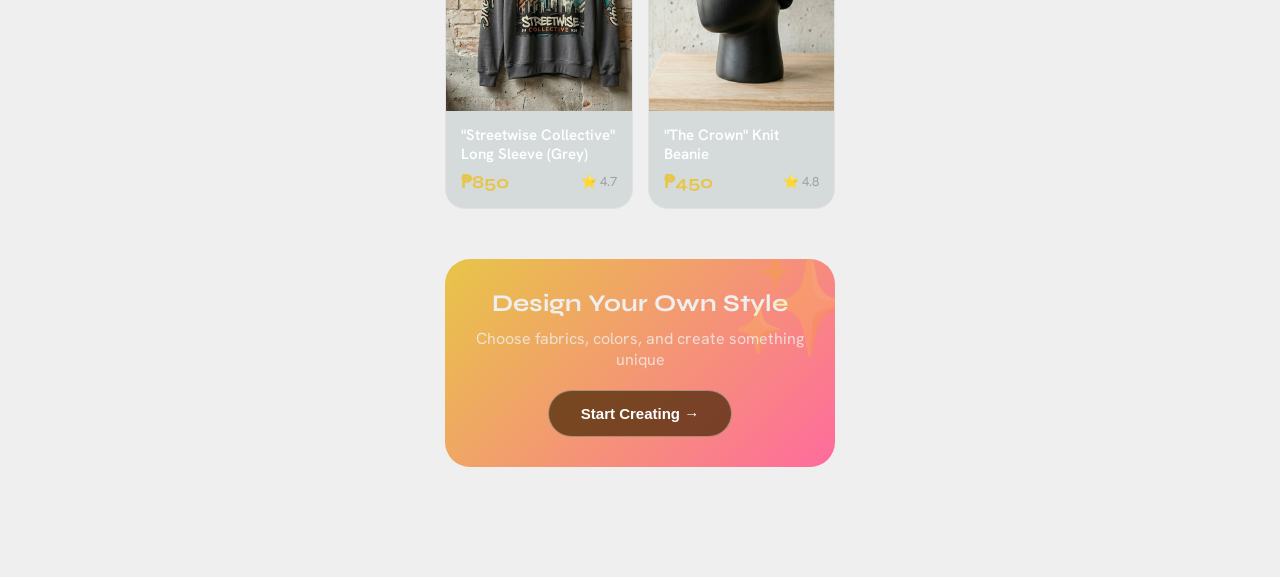
==== commit 626ba5e3: "toggleCart updated" ====
--- a/index.html
+++ b/index.html
@@ -61,7 +61,8 @@
                   <h3>Minimalist Essentials</h3>
                   <p>Timeless pieces for your wardrobe</p>
                </div>
-               <span class="story-icon"><img src="images/minimalist essentials2.png" alt="Create your own design"></span>
+               <span class="story-icon"><img src="images/minimalist essentials2.png"
+                     alt="Create your own design"></span>
             </div>
          </div>
       </div>
@@ -197,7 +198,8 @@
                Templates</button>
          </div>
 
-         <h3 style="font-family: 'Syne', sans-serif; font-size: 20px; margin-bottom: 15px; color: #181818;">Customization Options
+         <h3 style="font-family: 'Syne', sans-serif; font-size: 20px; margin-bottom: 15px; color: #181818;">
+            Customization Options
          </h3>
 
          <div class="menu-item">
@@ -291,20 +293,27 @@
          </div>
       </div>
 
-      <div class="cart-total">
-         <div class="total-row">
-            <span style="color: var(--text-secondary);">Subtotal</span>
-            <span>₱3,650</span>
-         </div>
-         <div class="total-row">
-            <span style="color: var(--text-secondary);">Shipping</span>
-            <span>₱60</span>
-         </div>
-         <div class="total-row final">
-            <span>Total</span>
-            <span style="color: var(--accent-gold);">₱3,710</span>
-         </div>
-         <button class="checkout-btn">Checkout</button>
+      <div class="cart-total collapsed" id="cartDrawer">
+         <div class="drawer-handle" onclick="toggleCartDrawer()">
+            <span id="drawerArrow">▲</span>
+            <span class="handle-label">View Order Summary</span>
+         </div>
+
+         <div class="drawer-content">
+            <div class="total-row">
+               <span style="color: var(--text-secondary);">Subtotal</span>
+               <span style="color: #323232;">₱3,650</span>
+            </div>
+            <div class="total-row">
+               <span style="color: var(--text-secondary);">Shipping</span>
+               <span style="color: #323232;">₱60</span>
+            </div>
+            <div class="total-row final">
+               <span style="color: #181818;">Total</span>
+               <span style="color: var(--accent-gold);">₱3,710</span>
+            </div>
+            <button class="checkout-btn">Checkout</button>
+         </div>
       </div>
    </div>
 
--- a/style.css
+++ b/style.css
@@ -77,13 +77,13 @@
 .top-icons {
    display: flex;
    gap: 20px;
-   width: 19%;
+   /* width: 19%; */
 }
 
 .icon-btn {
-   width: 36px;
-   height: 36px;
-   border-radius: 10px;
+   width: 40px;
+   height: 40px;
+   border-radius: 15px;
    background: #e0dddd;
    display: flex;
    align-items: center;
@@ -753,6 +753,7 @@
 .cart-name {
    font-weight: 600;
    margin-bottom: 5px;
+   color: #303030;
 }
 
 .cart-size {
@@ -779,23 +780,67 @@
 .qty-btn {
    background: none;
    border: none;
-   color: var(--text-primary);
+   color: #ffffff;
    font-size: 18px;
    cursor: pointer;
    padding: 0 5px;
 }
 
+/* Persistent Cart Drawer */
 .cart-total {
    position: fixed;
-   bottom: 80px;
+   bottom: 80px; /* Sits right above bottom nav */
    left: 50%;
-   transform: translateX(-50%);
-   width: calc(100% - 40px);
-   max-width: 390px;
-   background: var(--bg-card);
-   border-radius: 20px;
-   padding: 20px;
-   border: 1px solid rgba(255, 255, 255, 0.1);
+   transform: translateX(-50%) translateY(0);
+   width: calc(100% - 20px);
+   max-width: 410px;
+   background: #ffffff; /* Contrast against the grey background */
+   border-radius: 25px 25px 20px 20px;
+   padding: 0 20px 20px;
+   border: 1px solid rgba(0, 0, 0, 0.05);
+   box-shadow: 0 -10px 25px rgba(0,0,0,0.1);
+   z-index: 999;
+   transition: transform 0.4s cubic-bezier(0.4, 0, 0.2, 1);
+}
+
+/* State when collapsed */
+.cart-total.collapsed {
+   transform: translateX(-50%) translateY(175px); /* Moves it down, leaving only the handle visible */
+}
+
+.drawer-handle {
+   display: flex;
+   flex-direction: column;
+   align-items: center;
+   padding: 12px 0;
+   cursor: pointer;
+}
+
+#drawerArrow {
+   font-size: 12px;
+   color: var(--accent-gold);
+   transition: transform 0.3s;
+   margin-bottom: 4px;
+}
+
+.cart-total.collapsed #drawerArrow {
+   transform: rotate(0deg);
+}
+
+.cart-total:not(.collapsed) #drawerArrow {
+   transform: rotate(180deg); /* Arrow points down when open */
+}
+
+.handle-label {
+   font-size: 10px;
+   font-weight: 800;
+   text-transform: uppercase;
+   letter-spacing: 1px;
+   color: #1a1a1a;
+}
+
+.drawer-content {
+   padding-top: 10px;
 }
 
 .total-row {
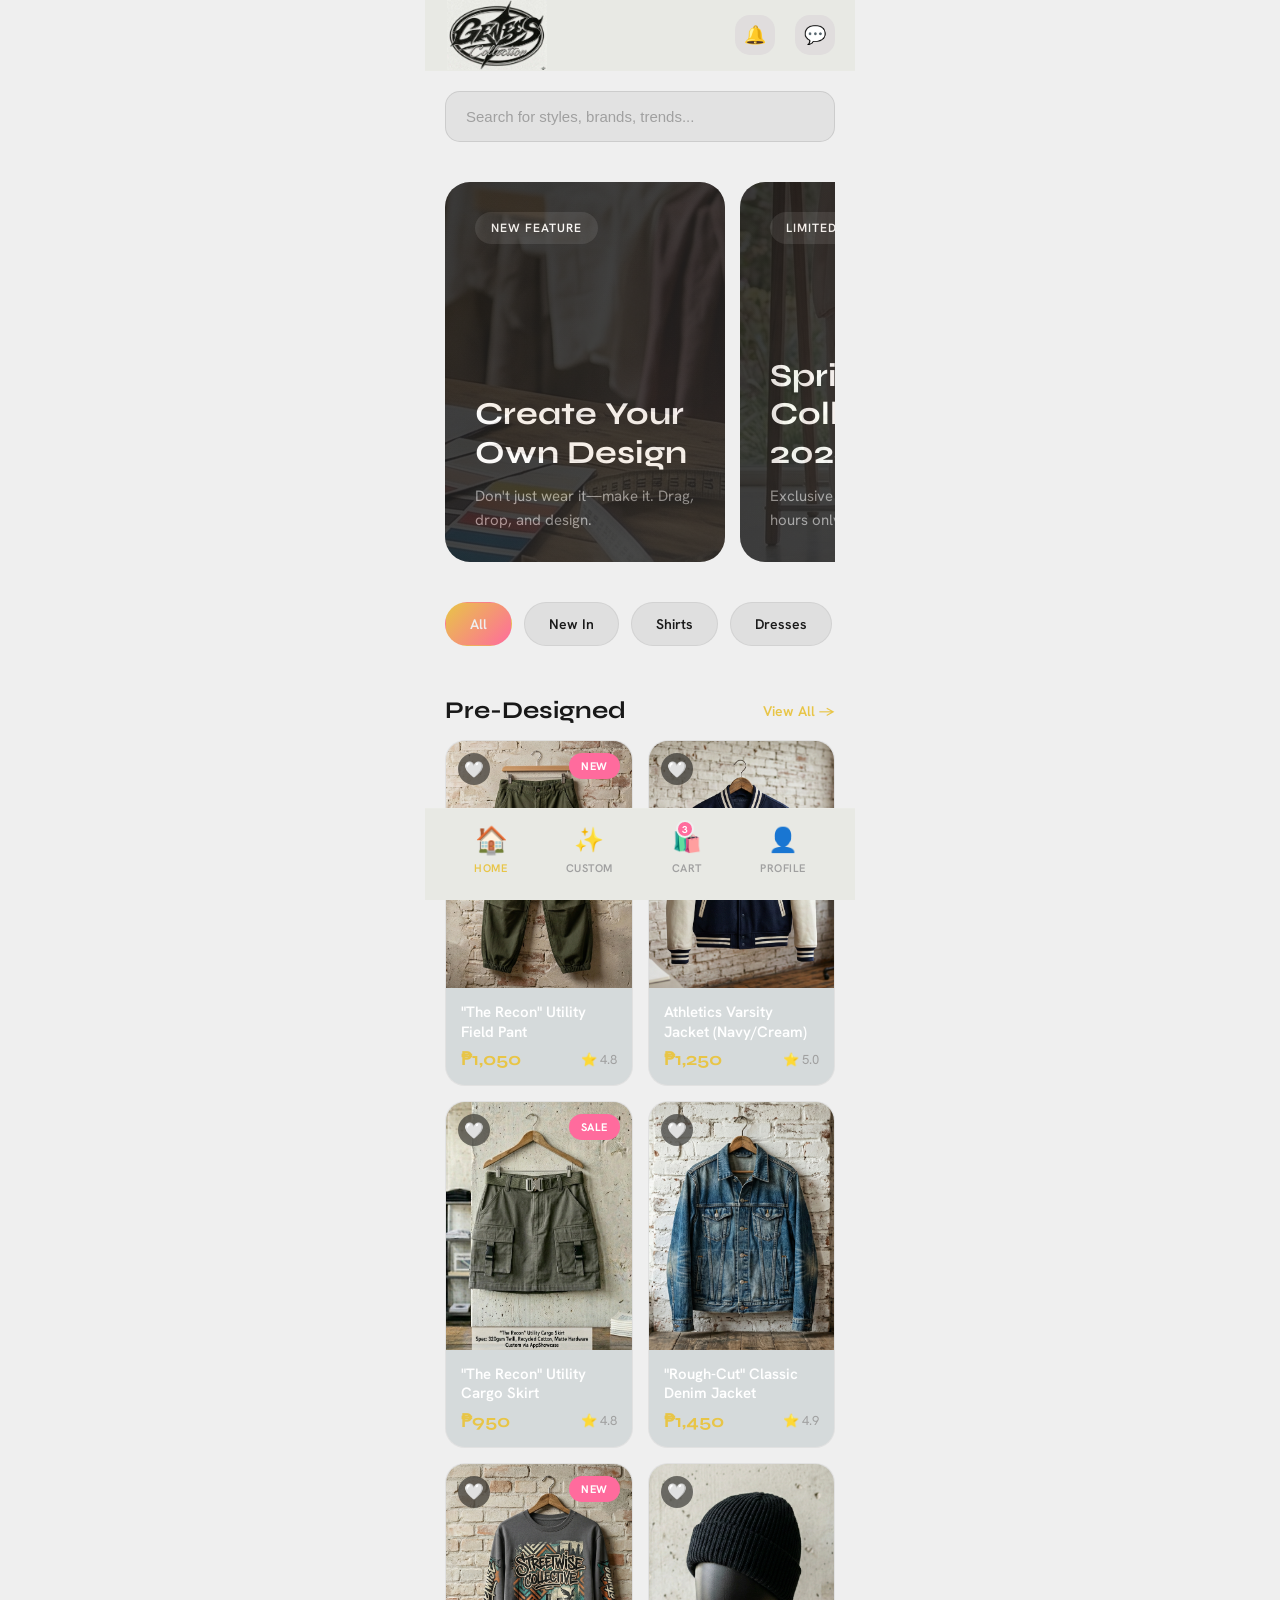
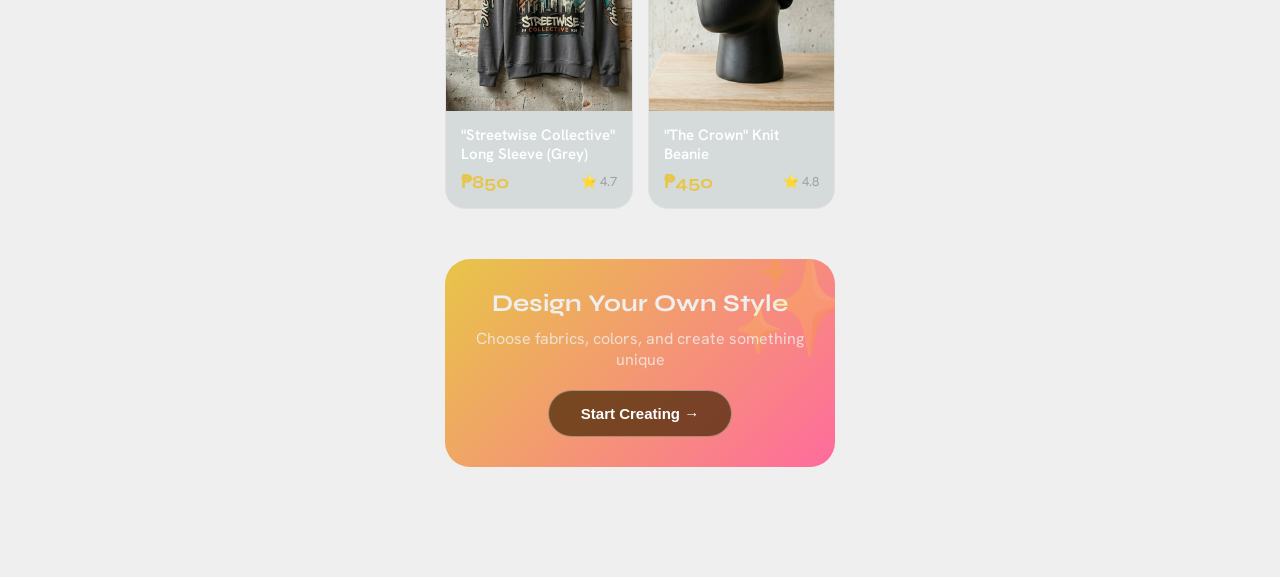
==== commit 4d6e37cf: "huge changes" ====
--- a/index.html
+++ b/index.html
@@ -2,425 +2,433 @@
 <html lang="en">
 
 <head>
-   <meta charset="UTF-8">
-   <meta name="viewport" content="width=device-width, initial-scale=1.0, maximum-scale=1.0, user-scalable=no">
-   <title>GEN TEES - Prototype App</title>
-   <link
-      href="https://fonts.googleapis.com/css2?family=Syne:wght@400;500;600;700;800&family=Hanken+Grotesk:wght@300;400;500;600;700&display=swap"
-      rel="stylesheet">
+  <meta charset="UTF-8">
+  <meta name="viewport" content="width=device-width, initial-scale=1.0, maximum-scale=1.0, user-scalable=no">
+  <title>GEN TEES - Prototype App</title>
+  <link
+    href="https://fonts.googleapis.com/css2?family=Syne:wght@400;500;600;700;800&family=Hanken+Grotesk:wght@300;400;500;600;700&display=swap"
+    rel="stylesheet">
 
 </head>
 <link rel="stylesheet" href="style.css">
 
 <body>
 
-   <!-- Top Navigation -->
-   <div class="top-nav">
-      <div class="logo"><img src="images/Logo.jpg" alt="Gen Tees Logo"></div>
-      <div class="top-icons">
-         <button class="icon-btn">🔔</button>
-         <button class="icon-btn">💬</button>
-      </div>
-   </div>
-
-   <!-- Home Screen -->
-   <div class="screen active" id="homeScreen">
-      <!-- Search -->
-      <div class="search-container">
-         <input type="text" class="search-bar" placeholder="Search for styles, brands, trends...">
-      </div>
-
-      <!-- Story Cards -->
-      <div class="story-section">
-         <div class="story-scroll">
-            <div class="story-card" onclick="showCustomDesign()">
-               <div>
-                  <span class="story-badge">New Feature</span>
-               </div>
-               <div class="story-content">
-                  <h3>Create Your Own Design</h3>
-                  <p>Don't just wear it—make it. Drag, drop, and design.</p>
-               </div>
-               <span class="story-icon"><img src="images/create own design2.png" alt="Create your own design"></span>
-            </div>
-            <div class="story-card">
-               <div>
-                  <span class="story-badge">Limited Drop</span>
-               </div>
-               <div class="story-content">
-                  <h3>Spring Collection 2026</h3>
-                  <p>Exclusive pieces available for 48 hours only</p>
-               </div>
-               <span class="story-icon"><img src="images/Spring collection2.png" alt="Create your own design"></span>
-            </div>
-            <div class="story-card">
-               <div>
-                  <span class="story-badge">Trending</span>
-               </div>
-               <div class="story-content">
-                  <h3>Minimalist Essentials</h3>
-                  <p>Timeless pieces for your wardrobe</p>
-               </div>
-               <span class="story-icon"><img src="images/minimalist essentials2.png"
-                     alt="Create your own design"></span>
-            </div>
-         </div>
-      </div>
-
-      <!-- Categories -->
-      <div class="categories">
-         <div class="category-scroll">
-            <div class="category-pill active">All</div>
-            <div class="category-pill">New In</div>
-            <div class="category-pill">Shirts</div>
-            <div class="category-pill">Dresses</div>
-            <div class="category-pill">Jackets</div>
-            <div class="category-pill">Accessories</div>
-         </div>
-      </div>
-
-      <!-- Products -->
-      <div class="section-header">
-         <h2 class="section-title">Pre-Designed</h2>
-         <a href="#" class="view-all">View All →</a>
-      </div>
-
-      <div class="products">
-         <div class="product-grid">
-            <div class="product-card">
-               <div class="product-image1">
-                  <span class="product-favorite">🤍</span>
-                  <span class="product-badge">NEW</span>
-               </div>
-               <div class="product-info">
-                  <div class="product-name">"The Recon" Utility Field Pant</div>
-                  <div class="product-price">
-                     <span class="price">₱1,050</span>
-                     <span class="rating">⭐ 4.8</span>
-                  </div>
-               </div>
-            </div>
-
-            <div class="product-card">
-               <div class="product-image2">
-                  <span class="product-favorite">🤍</span>
-               </div>
-               <div class="product-info">
-                  <div class="product-name">Athletics Varsity Jacket (Navy/Cream)</div>
-                  <div class="product-price">
-                     <span class="price">₱1,250</span>
-                     <span class="rating">⭐ 5.0</span>
-                  </div>
-               </div>
-            </div>
-
-            <div class="product-card">
-               <div class="product-image3">
-                  <span class="product-favorite">🤍</span>
-                  <span class="product-badge">SALE</span>
-               </div>
-               <div class="product-info">
-                  <div class="product-name">"The Recon" Utility Cargo Skirt</div>
-                  <div class="product-price">
-                     <span class="price">₱950</span>
-                     <span class="rating">⭐ 4.8</span>
-                  </div>
-               </div>
-            </div>
-
-            <div class="product-card">
-               <div class="product-image4">
-                  <span class="product-favorite">🤍</span>
-               </div>
-               <div class="product-info">
-                  <div class="product-name">"Rough-Cut" Classic Denim Jacket</div>
-                  <div class="product-price">
-                     <span class="price">₱1,450</span>
-                     <span class="rating">⭐ 4.9</span>
-                  </div>
-               </div>
-            </div>
-
-            <div class="product-card">
-               <div class="product-image5">
-                  <span class="product-favorite">🤍</span>
-                  <span class="product-badge">NEW</span>
-               </div>
-               <div class="product-info">
-                  <div class="product-name">"Streetwise Collective" Long Sleeve (Grey)</div>
-                  <div class="product-price">
-                     <span class="price">₱850</span>
-                     <span class="rating">⭐ 4.7</span>
-                  </div>
-               </div>
-            </div>
-
-            <div class="product-card">
-               <div class="product-image6">
-                  <span class="product-favorite">🤍</span>
-               </div>
-               <div class="product-info">
-                  <div class="product-name">"The Crown" Knit Beanie</div>
-                  <div class="product-price">
-                     <span class="price">₱450</span>
-                     <span class="rating">⭐ 4.8</span>
-                  </div>
-               </div>
-            </div>
-         </div>
-      </div>
-
-      <!-- Custom Design CTA -->
-      <div class="custom-cta" onclick="showCustomDesign()">
-         <h3>Design Your Own Style</h3>
-         <p>Choose fabrics, colors, and create something unique</p>
-         <button class="custom-btn">Start Creating →</button>
-      </div>
-   </div>
-
-   <!-- Custom Design Screen -->
-   <div class="screen" id="customScreen">
-      <div class="section-header">
-         <h2 class="section-title">Custom Studio</h2>
-         <a href="#" class="view-all">Templates →</a>
-      </div>
-
-      <div style="padding: 20px;">
-         <div
-            style="background: url('images/custom\ design\ logo.png'); background-size: cover; background-position: center; background-repeat: no-repeat; border-radius: 20px; padding: 30px; text-align: center; margin-bottom: 20px;">
-            <div style="font-size: 80px; margin-bottom: 20px;">✂️</div>
-            <h3 style="font-family: 'Syne', sans-serif; font-size: 24px; margin-bottom: 15px;">Design Studio</h3>
-            <p style="color: var(--text-secondary); margin-bottom: 25px; line-height: 1.6;">
-               Start from scratch or choose a template to customize
-            </p>
-            <button class="custom-btn" style="width: 100%; margin-bottom: 15px;">Blank Canvas</button>
-            <button class="custom-btn" style="width: 100%; background: var(--bg-secondary);">Browse
-               Templates</button>
-         </div>
-
-         <h3 style="font-family: 'Syne', sans-serif; font-size: 20px; margin-bottom: 15px; color: #181818;">
-            Customization Options
-         </h3>
-
-         <div class="menu-item">
-            <div class="menu-left">
-               <div class="menu-icon">🎨</div>
-               <span class="menu-text">Choose Colors</span>
-            </div>
-            <span style="color: #4b4b4b;">→</span>
-         </div>
-
-         <div class="menu-item">
-            <div class="menu-left">
-               <div class="menu-icon">🧵</div>
-               <span class="menu-text">Select Fabric</span>
-            </div>
-            <span style="color: #4b4b4b;">→</span>
-         </div>
-
-         <div class="menu-item">
-            <div class="menu-left">
-               <div class="menu-icon">📐</div>
-               <span class="menu-text">Size & Fit</span>
-            </div>
-            <span style="color: #4b4b4b;">→</span>
-         </div>
-
-         <div class="menu-item">
-            <div class="menu-left">
-               <div class="menu-icon">✨</div>
-               <span class="menu-text">Add Details</span>
-            </div>
-            <span style="color: #4b4b4b;">→</span>
-         </div>
-      </div>
-   </div>
-
-   <!-- Cart Screen -->
-   <div class="screen" id="cartScreen">
-      <div class="section-header">
-         <h2 class="section-title">Shopping Cart</h2>
-         <span class="view-all">3 items</span>
-      </div>
-
-      <div class="cart-items">
-         <div class="cart-item">
-            <div class="cart-image1"></div>
-            <div class="cart-details">
-               <div class="cart-name">"The Recon" Utility Cargo Skirt</div>
-               <div class="cart-size">Size: S/M • Color: Black/Tortoise/grey</div>
-               <div class="cart-actions">
-                  <div class="quantity-control">
-                     <button class="qty-btn">−</button>
-                     <span>1</span>
-                     <button class="qty-btn">+</button>
-                  </div>
-                  <span class="price">₱950</span>
-               </div>
-            </div>
-         </div>
-
-         <div class="cart-item">
-            <div class="cart-image2"></div>
-            <div class="cart-details">
-               <div class="cart-name">"Rough-Cut" Classic Denim Jacket</div>
-               <div class="cart-size">Size: S/M/L • Color: Navy/Royal Blue</div>
-               <div class="cart-actions">
-                  <div class="quantity-control">
-                     <button class="qty-btn">−</button>
-                     <span>2</span>
-                     <button class="qty-btn">+</button>
-                  </div>
-                  <span class="price">₱1,450</span>
-               </div>
-            </div>
-         </div>
-
-         <div class="cart-item">
-            <div class="cart-image3"></div>
-            <div class="cart-details">
-               <div class="cart-name">Athletics Varsity Jacket (Navy/Cream)</div>
-               <div class="cart-size">One Size S/M/L • Color: Navy/Cream</div>
-               <div class="cart-actions">
-                  <div class="quantity-control">
-                     <button class="qty-btn">−</button>
-                     <span>1</span>
-                     <button class="qty-btn">+</button>
-                  </div>
-                  <span class="price">₱1,250</span>
-               </div>
-            </div>
-         </div>
-      </div>
-
-      <div class="cart-total collapsed" id="cartDrawer">
-         <div class="drawer-handle" onclick="toggleCartDrawer()">
-            <span id="drawerArrow">▲</span>
-            <span class="handle-label">View Order Summary</span>
-         </div>
-
-         <div class="drawer-content">
-            <div class="total-row">
-               <span style="color: var(--text-secondary);">Subtotal</span>
-               <span style="color: #323232;">₱3,650</span>
-            </div>
-            <div class="total-row">
-               <span style="color: var(--text-secondary);">Shipping</span>
-               <span style="color: #323232;">₱60</span>
-            </div>
-            <div class="total-row final">
-               <span style="color: #181818;">Total</span>
-               <span style="color: var(--accent-gold);">₱3,710</span>
-            </div>
-            <button class="checkout-btn">Checkout</button>
-         </div>
-      </div>
-   </div>
-
-   <!-- Profile Screen -->
-   <div class="screen" id="profileScreen">
-      <div class="profile-header">
-         <div class="profile-avatar">👤</div>
-         <div class="profile-name">Bell Cranel</div>
-         <div class="profile-email">bell.001@gmail.com</div>
-      </div>
-
-      <div class="profile-stats">
-         <div class="stat-item">
-            <div class="stat-value">11</div>
-            <div class="stat-label">Orders</div>
-         </div>
-         <div class="stat-item">
-            <div class="stat-value">8</div>
-            <div class="stat-label">Designs</div>
-         </div>
-         <div class="stat-item">
-            <div class="stat-value">156</div>
-            <div class="stat-label">Points</div>
-         </div>
-      </div>
-
-      <div class="profile-menu">
-         <div class="menu-item">
-            <div class="menu-left">
-               <div class="menu-icon">📦</div>
-               <span class="menu-text">My Orders</span>
-            </div>
-            <span style="color: #4b4b4b;">→</span>
-         </div>
-
-         <div class="menu-item">
-            <div class="menu-left">
-               <div class="menu-icon">🎨</div>
-               <span class="menu-text">My Designs</span>
-            </div>
-            <span style="color: #4b4b4b;">→</span>
-         </div>
-
-         <div class="menu-item">
-            <div class="menu-left">
-               <div class="menu-icon">❤️</div>
-               <span class="menu-text">Wishlist</span>
-            </div>
-            <span style="color: #4b4b4b;">→</span>
-         </div>
-
-         <div class="menu-item">
-            <div class="menu-left">
-               <div class="menu-icon">📍</div>
-               <span class="menu-text">Addresses</span>
-            </div>
-            <span style="color: #4b4b4b;">→</span>
-         </div>
-
-         <div class="menu-item">
-            <div class="menu-left">
-               <div class="menu-icon">💳</div>
-               <span class="menu-text">Payment Methods</span>
-            </div>
-            <span style="color: #4b4b4b;">→</span>
-         </div>
-
-         <div class="menu-item">
-            <div class="menu-left">
-               <div class="menu-icon">⚙️</div>
-               <span class="menu-text">Settings</span>
-            </div>
-            <span style="color: #4b4b4b;">→</span>
-         </div>
-
-         <div class="menu-item">
-            <div class="menu-left">
-               <div class="menu-icon">💬</div>
-               <span class="menu-text">Help & Support</span>
-            </div>
-            <span style="color: #4b4b4b;">→</span>
-         </div>
-      </div>
-   </div>
-
-   <!-- Bottom Navigation -->
-   <div class="bottom-nav">
-      <div class="nav-item active" onclick="switchScreen('homeScreen', this)">
-         <span class="nav-icon">🏠</span>
-         <span class="nav-label">HOME</span>
-      </div>
-      <div class="nav-item" onclick="switchScreen('customScreen', this)">
-         <span class="nav-icon">✨</span>
-         <span class="nav-label">CUSTOM</span>
-      </div>
-      <div class="nav-item" onclick="switchScreen('cartScreen', this)">
-         <span class="nav-icon">🛍️</span>
-         <span class="nav-label">CART</span>
-         <span class="nav-badge">3</span>
-      </div>
-      <div class="nav-item" onclick="switchScreen('profileScreen', this)">
-         <span class="nav-icon">👤</span>
-         <span class="nav-label">PROFILE</span>
-      </div>
-   </div>
-
-   <script src="main.js"></script>
+
+
+  <!-- Top Navigation -->
+  <div class="top-nav">
+    <div class="logo"><img src="images/Logo.jpg" alt="Gen Tees Logo"></div>
+    <div class="top-icons">
+      <button class="icon-btn">🔔</button>
+      <button class="icon-btn">💬</button>
+    </div>
+  </div>
+
+  <!-- Home Screen -->
+  <div class="screen active" id="homeScreen">
+    <!-- Search -->
+    <div class="search-container">
+      <input type="text" class="search-bar" placeholder="Search for styles, brands, trends...">
+    </div>
+
+    <!-- Story Cards -->
+    <div class="story-section">
+      <div class="story-scroll">
+        <div class="story-card" onclick="showCustomDesign()">
+          <div>
+            <span class="story-badge">New Feature</span>
+          </div>
+          <div class="story-content">
+            <h3>Create Your Own Design</h3>
+            <p>Don't just wear it—make it. Drag, drop, and design.</p>
+          </div>
+          <span class="story-icon"><img src="images/create own design2.png" alt="Create your own design"></span>
+        </div>
+        <div class="story-card">
+          <div>
+            <span class="story-badge">Limited Drop</span>
+          </div>
+          <div class="story-content">
+            <h3>Spring Collection 2026</h3>
+            <p>Exclusive pieces available for 48 hours only</p>
+          </div>
+          <span class="story-icon"><img src="images/Spring collection2.png" alt="Create your own design"></span>
+        </div>
+        <div class="story-card">
+          <div>
+            <span class="story-badge">Trending</span>
+          </div>
+          <div class="story-content">
+            <h3>Minimalist Essentials</h3>
+            <p>Timeless pieces for your wardrobe</p>
+          </div>
+          <span class="story-icon"><img src="images/minimalist essentials2.png" alt="Create your own design"></span>
+        </div>
+      </div>
+    </div>
+
+    <!-- Categories -->
+    <div class="categories">
+      <div class="category-scroll">
+        <div class="category-pill active">All</div>
+        <div class="category-pill">New In</div>
+        <div class="category-pill">Shirts</div>
+        <div class="category-pill">Dresses</div>
+        <div class="category-pill">Jackets</div>
+        <div class="category-pill">Accessories</div>
+      </div>
+    </div>
+
+    <!-- Products -->
+    <div class="section-header">
+      <h2 class="section-title">Pre-Designed</h2>
+      <a href="#" class="view-all">View All →</a>
+    </div>
+
+    <div class="products">
+      <div class="product-grid">
+        <div class="product-card">
+          <div class="product-image1">
+            <span class="product-favorite">🤍</span>
+            <span class="product-badge">NEW</span>
+          </div>
+          <div class="product-info">
+            <div class="product-name">"The Recon" Utility Field Pant</div>
+            <div class="product-price">
+              <span class="price">₱1,050</span>
+              <span class="rating">⭐ 4.8</span>
+            </div>
+          </div>
+        </div>
+
+        <div class="product-card">
+          <div class="product-image2">
+            <span class="product-favorite">🤍</span>
+          </div>
+          <div class="product-info">
+            <div class="product-name">Athletics Varsity Jacket (Navy/Cream)</div>
+            <div class="product-price">
+              <span class="price">₱1,250</span>
+              <span class="rating">⭐ 5.0</span>
+            </div>
+          </div>
+        </div>
+
+        <div class="product-card">
+          <div class="product-image3">
+            <span class="product-favorite">🤍</span>
+            <span class="product-badge">SALE</span>
+          </div>
+          <div class="product-info">
+            <div class="product-name">"The Recon" Utility Cargo Skirt</div>
+            <div class="product-price">
+              <span class="price">₱950</span>
+              <span class="rating">⭐ 4.8</span>
+            </div>
+          </div>
+        </div>
+
+        <div class="product-card">
+          <div class="product-image4">
+            <span class="product-favorite">🤍</span>
+          </div>
+          <div class="product-info">
+            <div class="product-name">"Rough-Cut" Classic Denim Jacket</div>
+            <div class="product-price">
+              <span class="price">₱1,450</span>
+              <span class="rating">⭐ 4.9</span>
+            </div>
+          </div>
+        </div>
+
+        <div class="product-card">
+          <div class="product-image5">
+            <span class="product-favorite">🤍</span>
+            <span class="product-badge">NEW</span>
+          </div>
+          <div class="product-info">
+            <div class="product-name">"Streetwise Collective" Long Sleeve (Grey)</div>
+            <div class="product-price">
+              <span class="price">₱850</span>
+              <span class="rating">⭐ 4.7</span>
+            </div>
+          </div>
+        </div>
+
+        <div class="product-card">
+          <div class="product-image6">
+            <span class="product-favorite">🤍</span>
+          </div>
+          <div class="product-info">
+            <div class="product-name">"The Crown" Knit Beanie</div>
+            <div class="product-price">
+              <span class="price">₱450</span>
+              <span class="rating">⭐ 4.8</span>
+            </div>
+          </div>
+        </div>
+      </div>
+    </div>
+
+    <!-- Custom Design CTA -->
+    <div class="custom-cta" onclick="showCustomDesign()">
+      <h3>Design Your Own Style</h3>
+      <p>Choose fabrics, colors, and create something unique</p>
+      <button class="custom-btn">Start Creating →</button>
+    </div>
+  </div>
+
+  <!-- Custom Design Screen -->
+  <div class="screen" id="customScreen">
+    <div class="section-header">
+      <h2 class="section-title">Custom Studio</h2>
+      <a href="#" class="view-all">Templates →</a>
+    </div>
+
+    <div style="padding: 20px;">
+      <div
+        style="background: url('images/custom\ design\ logo.png'); background-size: cover; background-position: center; background-repeat: no-repeat; border-radius: 20px; padding: 30px; text-align: center; margin-bottom: 20px;">
+        <div style="font-size: 80px; margin-bottom: 20px;">✂️</div>
+        <h3 style="font-family: 'Syne', sans-serif; font-size: 24px; margin-bottom: 15px;">Design Studio
+        </h3>
+        <p style="color: var(--text-secondary); margin-bottom: 25px; line-height: 1.6;">
+          Start from scratch or choose a template to customize
+        </p>
+        <button class="custom-btn" style="width: 100%; margin-bottom: 15px;">Blank Canvas</button>
+        <button class="custom-btn" style="width: 100%; background: var(--bg-secondary);">Browse
+          Templates</button>
+      </div>
+
+      <h3 style="font-family: 'Syne', sans-serif; font-size: 20px; margin-bottom: 15px; color: #181818;">
+        Customization Options
+      </h3>
+
+      <div class="menu-item">
+        <div class="menu-left">
+          <div class="menu-icon">🎨</div>
+          <span class="menu-text">Choose Colors</span>
+        </div>
+        <span style="color: #4b4b4b;">→</span>
+      </div>
+
+      <div class="menu-item">
+        <div class="menu-left">
+          <div class="menu-icon">🧵</div>
+          <span class="menu-text">Select Fabric</span>
+        </div>
+        <span style="color: #4b4b4b;">→</span>
+      </div>
+
+      <div class="menu-item">
+        <div class="menu-left">
+          <div class="menu-icon">📐</div>
+          <span class="menu-text">Size & Fit</span>
+        </div>
+        <span style="color: #4b4b4b;">→</span>
+      </div>
+
+      <div class="menu-item">
+        <div class="menu-left">
+          <div class="menu-icon">✨</div>
+          <span class="menu-text">Add Details</span>
+        </div>
+        <span style="color: #4b4b4b;">→</span>
+      </div>
+    </div>
+  </div>
+
+  <!-- Cart Screen -->
+  <div class="screen" id="cartScreen">
+    <div class="section-header">
+      <h2 class="section-title">Shopping Cart</h2>
+      <span class="view-all">3 items</span>
+    </div>
+
+    <div class="cart-items">
+      <div class="cart-item">
+        <div class="cart-image1"></div>
+        <div class="cart-details">
+          <div class="cart-name">"The Recon" Utility Cargo Skirt</div>
+          <div class="cart-size">Size: S/M • Color: Black/Tortoise/grey</div>
+          <div class="cart-actions">
+            <div class="quantity-control">
+              <button class="qty-btn">−</button>
+              <span>1</span>
+              <button class="qty-btn">+</button>
+            </div>
+            <span class="price">₱950</span>
+          </div>
+        </div>
+      </div>
+
+      <div class="cart-item">
+        <div class="cart-image2"></div>
+        <div class="cart-details">
+          <div class="cart-name">"Rough-Cut" Classic Denim Jacket</div>
+          <div class="cart-size">Size: S/M/L • Color: Navy/Royal Blue</div>
+          <div class="cart-actions">
+            <div class="quantity-control">
+              <button class="qty-btn">−</button>
+              <span>2</span>
+              <button class="qty-btn">+</button>
+            </div>
+            <span class="price">₱1,450</span>
+          </div>
+        </div>
+      </div>
+
+      <div class="cart-item">
+        <div class="cart-image3"></div>
+        <div class="cart-details">
+          <div class="cart-name">Athletics Varsity Jacket (Navy/Cream)</div>
+          <div class="cart-size">One Size S/M/L • Color: Navy/Cream</div>
+          <div class="cart-actions">
+            <div class="quantity-control">
+              <button class="qty-btn">−</button>
+              <span>1</span>
+              <button class="qty-btn">+</button>
+            </div>
+            <span class="price">₱1,250</span>
+          </div>
+        </div>
+      </div>
+    </div>
+
+    <div class="cart-total collapsed" id="cartDrawer">
+      <div class="drawer-handle" onclick="toggleCartDrawer()">
+        <span id="drawerArrow">▲</span>
+        <span class="handle-label">View Order Summary</span>
+      </div>
+
+      <div class="drawer-content">
+        <div class="total-row">
+          <span style="color: var(--text-secondary);">Subtotal</span>
+          <span style="color: #323232;">₱3,650</span>
+        </div>
+        <div class="total-row">
+          <span style="color: var(--text-secondary);">Shipping</span>
+          <span style="color: #323232;">₱60</span>
+        </div>
+        <div class="total-row final">
+          <span style="color: #181818;">Total</span>
+          <span style="color: var(--accent-gold);">₱3,710</span>
+        </div>
+        <button class="checkout-btn">Checkout</button>
+      </div>
+    </div>
+  </div>
+
+  <!-- Profile Screen -->
+  <div class="screen" id="profileScreen">
+    <div class="profile-header">
+      <div class="profile-avatar">👤</div>
+      <div class="profile-name">Test Account</div>
+      <div class="profile-email">test.001@gmail.com</div>
+    </div>
+
+    <div class="profile-stats">
+      <div class="stat-item">
+        <div class="stat-value">11</div>
+        <div class="stat-label">Orders</div>
+      </div>
+      <div class="stat-item">
+        <div class="stat-value">8</div>
+        <div class="stat-label">Designs</div>
+      </div>
+      <div class="stat-item">
+        <div class="stat-value">156</div>
+        <div class="stat-label">Points</div>
+      </div>
+    </div>
+
+    <div class="profile-menu">
+      <div class="menu-item">
+        <div class="menu-left">
+          <div class="menu-icon">📦</div>
+          <span class="menu-text">My Orders</span>
+        </div>
+        <span style="color: #4b4b4b;">→</span>
+      </div>
+
+      <div class="menu-item">
+        <div class="menu-left">
+          <div class="menu-icon">🎨</div>
+          <span class="menu-text">My Designs</span>
+        </div>
+        <span style="color: #4b4b4b;">→</span>
+      </div>
+
+      <div class="menu-item">
+        <div class="menu-left">
+          <div class="menu-icon">❤️</div>
+          <span class="menu-text">Wishlist</span>
+        </div>
+        <span style="color: #4b4b4b;">→</span>
+      </div>
+
+      <div class="menu-item">
+        <div class="menu-left">
+          <div class="menu-icon">📍</div>
+          <span class="menu-text">Addresses</span>
+        </div>
+        <span style="color: #4b4b4b;">→</span>
+      </div>
+
+      <div class="menu-item">
+        <div class="menu-left">
+          <div class="menu-icon">💳</div>
+          <span class="menu-text">Payment Methods</span>
+        </div>
+        <span style="color: #4b4b4b;">→</span>
+      </div>
+
+      <div class="menu-item">
+        <div class="menu-left">
+          <div class="menu-icon">⚙️</div>
+          <span class="menu-text">Settings</span>
+        </div>
+        <span style="color: #4b4b4b;">→</span>
+      </div>
+
+      <div class="menu-item">
+        <div class="menu-left">
+          <div class="menu-icon">💬</div>
+          <span class="menu-text">Help & Support</span>
+        </div>
+        <span style="color: #4b4b4b;">→</span>
+      </div>
+    </div>
+  </div>
+
+  <!-- Bottom Navigation -->
+  <div class="bottom-nav">
+    <div class="nav-item active" onclick="switchScreen('homeScreen', this)">
+      <span class="nav-icon">🏠</span>
+      <span class="nav-label">HOME</span>
+    </div>
+    <div class="nav-item" onclick="switchScreen('customScreen', this)">
+      <span class="nav-icon">✨</span>
+      <span class="nav-label">CUSTOM</span>
+    </div>
+    <div class="nav-item" onclick="switchScreen('cartScreen', this)">
+      <span class="nav-icon">🛍️</span>
+      <span class="nav-label">CART</span>
+      <span class="nav-badge">3</span>
+    </div>
+    <div class="nav-item" onclick="switchScreen('profileScreen', this)">
+      <span class="nav-icon">👤</span>
+      <span class="nav-label">PROFILE</span>
+    </div>
+  </div>
+
+
+
+
+
+
+
+  <script src="main.js"></script>
 </body>
 
 </html>
--- a/style.css
+++ b/style.css
@@ -287,8 +287,8 @@
    width: 100%;
    aspect-ratio: 3/4;
    background: url("images/baggy\ pants2.png");
-   background-size: cover;  
-   background-position: center; 
+   background-size: cover;
+   background-position: center;
    background-repeat: no-repeat;
    display: flex;
    align-items: center;
@@ -297,12 +297,13 @@
    position: relative;
    overflow: hidden;
 }
+
 .product-image2 {
    width: 100%;
    aspect-ratio: 3/4;
    background: url("images/varsity\ jacket2.png");
-   background-size: cover;  
-   background-position: center; 
+   background-size: cover;
+   background-position: center;
    background-repeat: no-repeat;
    display: flex;
    align-items: center;
@@ -311,12 +312,13 @@
    position: relative;
    overflow: hidden;
 }
+
 .product-image3 {
    width: 100%;
    aspect-ratio: 3/4;
    background: url("images/skirt2.png");
-   background-size: cover;  
-   background-position: center; 
+   background-size: cover;
+   background-position: center;
    background-repeat: no-repeat;
    display: flex;
    align-items: center;
@@ -325,12 +327,13 @@
    position: relative;
    overflow: hidden;
 }
+
 .product-image4 {
    width: 100%;
    aspect-ratio: 3/4;
    background: url("images/denim\ jacket.png");
-   background-size: cover;  
-   background-position: center; 
+   background-size: cover;
+   background-position: center;
    background-repeat: no-repeat;
    display: flex;
    align-items: center;
@@ -339,12 +342,13 @@
    position: relative;
    overflow: hidden;
 }
+
 .product-image5 {
    width: 100%;
    aspect-ratio: 3/4;
    background: url("images/Grey\ Long-sleeve2.png");
-   background-size: cover;  
-   background-position: center; 
+   background-size: cover;
+   background-position: center;
    background-repeat: no-repeat;
    display: flex;
    align-items: center;
@@ -353,12 +357,13 @@
    position: relative;
    overflow: hidden;
 }
+
 .product-image6 {
    width: 100%;
    aspect-ratio: 3/4;
    background: url("images/beanie2.png");
-   background-size: cover;  
-   background-position: center; 
+   background-size: cover;
+   background-position: center;
    background-repeat: no-repeat;
    display: flex;
    align-items: center;
@@ -710,8 +715,8 @@
    width: 80px;
    height: 100px;
    background: url("images/skirt2.png");
-   background-size: cover;  
-   background-position: center; 
+   background-size: cover;
+   background-position: center;
    background-repeat: no-repeat;
    border-radius: 12px;
    display: flex;
@@ -719,12 +724,13 @@
    justify-content: center;
    font-size: 36px;
 }
+
 .cart-image2 {
    width: 80px;
    height: 100px;
    background: url("images/denim\ jacket.png");
-   background-size: cover;  
-   background-position: center; 
+   background-size: cover;
+   background-position: center;
    background-repeat: no-repeat;
    border-radius: 12px;
    display: flex;
@@ -732,12 +738,13 @@
    justify-content: center;
    font-size: 36px;
 }
+
 .cart-image3 {
    width: 80px;
    height: 100px;
    background: url("images/varsity\ jacket2.png");
-   background-size: cover;  
-   background-position: center; 
+   background-size: cover;
+   background-position: center;
    background-repeat: no-repeat;
    border-radius: 12px;
    display: flex;
@@ -789,23 +796,26 @@
 /* Persistent Cart Drawer */
 .cart-total {
    position: fixed;
-   bottom: 80px; /* Sits right above bottom nav */
+   bottom: 80px;
+   /* Sits right above bottom nav */
    left: 50%;
    transform: translateX(-50%) translateY(0);
    width: calc(100% - 20px);
    max-width: 410px;
-   background: #ffffff; /* Contrast against the grey background */
+   background: #ffffff;
+   /* Contrast against the grey background */
    border-radius: 25px 25px 20px 20px;
    padding: 0 20px 20px;
    border: 1px solid rgba(0, 0, 0, 0.05);
-   box-shadow: 0 -10px 25px rgba(0,0,0,0.1);
+   box-shadow: 0 -10px 25px rgba(0, 0, 0, 0.1);
    z-index: 999;
    transition: transform 0.4s cubic-bezier(0.4, 0, 0.2, 1);
 }
 
 /* State when collapsed */
 .cart-total.collapsed {
-   transform: translateX(-50%) translateY(175px); /* Moves it down, leaving only the handle visible */
+   transform: translateX(-50%) translateY(175px);
+   /* Moves it down, leaving only the handle visible */
 }
 
 .drawer-handle {
@@ -828,7 +838,8 @@
 }
 
 .cart-total:not(.collapsed) #drawerArrow {
-   transform: rotate(180deg); /* Arrow points down when open */
+   transform: rotate(180deg);
+   /* Arrow points down when open */
 }
 
 .handle-label {
@@ -886,4 +897,5 @@
 
 .loading {
    animation: pulse 2s ease-in-out infinite;
-}+}
+
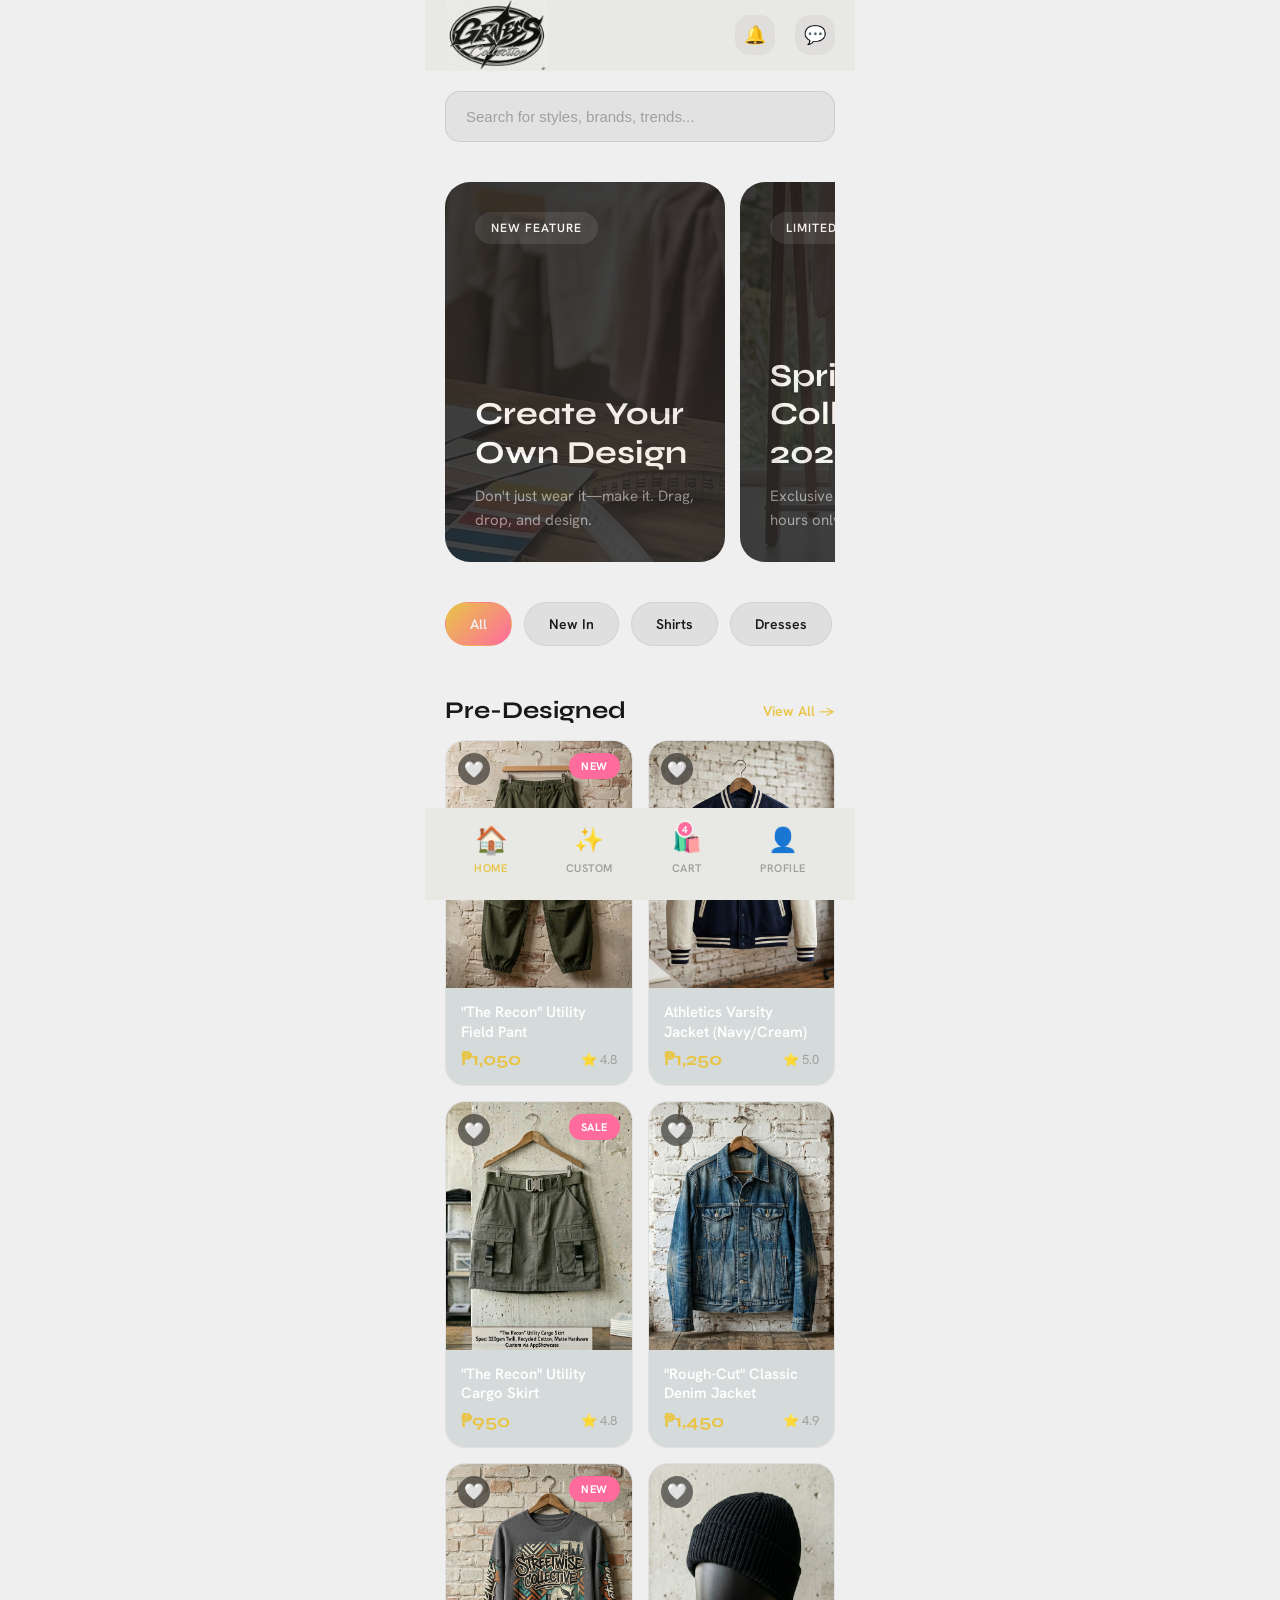
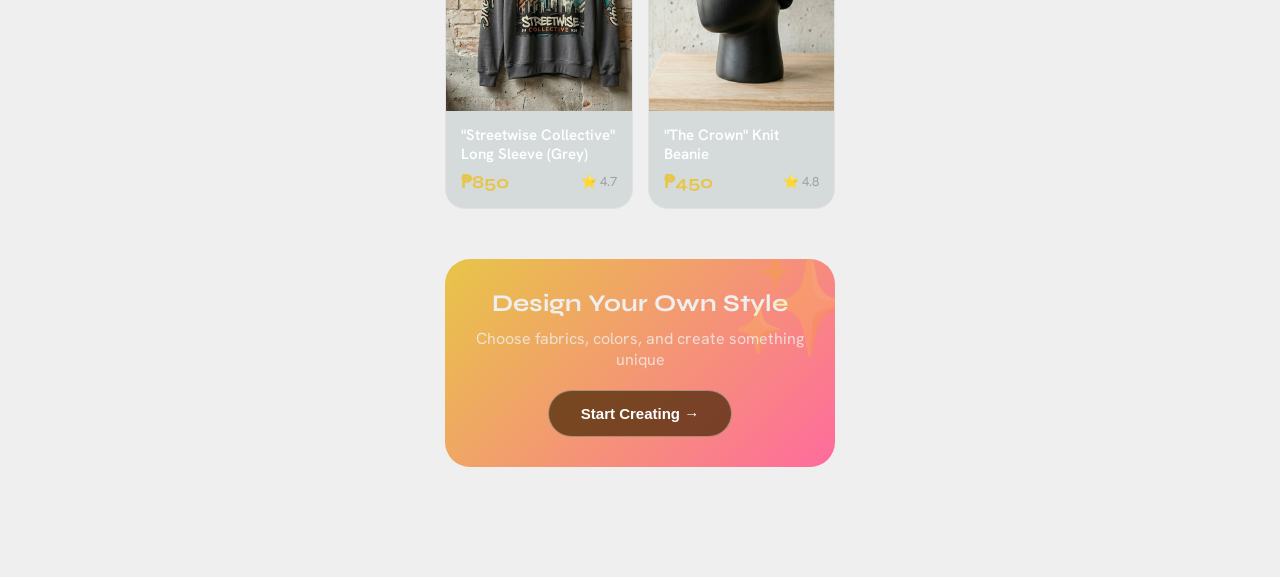
==== commit 15eda242: "huge changes" ====
--- a/index.html
+++ b/index.html
@@ -14,417 +14,391 @@
 
 <body>
 
-
-
-  <!-- Top Navigation -->
-  <div class="top-nav">
-    <div class="logo"><img src="images/Logo.jpg" alt="Gen Tees Logo"></div>
-    <div class="top-icons">
-      <button class="icon-btn">🔔</button>
-      <button class="icon-btn">💬</button>
-    </div>
-  </div>
-
-  <!-- Home Screen -->
-  <div class="screen active" id="homeScreen">
-    <!-- Search -->
-    <div class="search-container">
-      <input type="text" class="search-bar" placeholder="Search for styles, brands, trends...">
-    </div>
-
-    <!-- Story Cards -->
-    <div class="story-section">
-      <div class="story-scroll">
-        <div class="story-card" onclick="showCustomDesign()">
-          <div>
-            <span class="story-badge">New Feature</span>
-          </div>
-          <div class="story-content">
-            <h3>Create Your Own Design</h3>
-            <p>Don't just wear it—make it. Drag, drop, and design.</p>
-          </div>
-          <span class="story-icon"><img src="images/create own design2.png" alt="Create your own design"></span>
-        </div>
-        <div class="story-card">
-          <div>
-            <span class="story-badge">Limited Drop</span>
-          </div>
-          <div class="story-content">
-            <h3>Spring Collection 2026</h3>
-            <p>Exclusive pieces available for 48 hours only</p>
-          </div>
-          <span class="story-icon"><img src="images/Spring collection2.png" alt="Create your own design"></span>
-        </div>
-        <div class="story-card">
-          <div>
-            <span class="story-badge">Trending</span>
-          </div>
-          <div class="story-content">
-            <h3>Minimalist Essentials</h3>
-            <p>Timeless pieces for your wardrobe</p>
-          </div>
-          <span class="story-icon"><img src="images/minimalist essentials2.png" alt="Create your own design"></span>
-        </div>
+  <div class="device-wrapper">
+    <div class="phone-frame">
+      <!-- Phone Hardware Details -->
+      <div class="notch">
+        <div class="camera"></div>
+        <div class="speaker"></div>
       </div>
-    </div>
-
-    <!-- Categories -->
-    <div class="categories">
-      <div class="category-scroll">
-        <div class="category-pill active">All</div>
-        <div class="category-pill">New In</div>
-        <div class="category-pill">Shirts</div>
-        <div class="category-pill">Dresses</div>
-        <div class="category-pill">Jackets</div>
-        <div class="category-pill">Accessories</div>
-      </div>
-    </div>
-
-    <!-- Products -->
-    <div class="section-header">
-      <h2 class="section-title">Pre-Designed</h2>
-      <a href="#" class="view-all">View All →</a>
-    </div>
-
-    <div class="products">
-      <div class="product-grid">
-        <div class="product-card">
-          <div class="product-image1">
-            <span class="product-favorite">🤍</span>
-            <span class="product-badge">NEW</span>
-          </div>
-          <div class="product-info">
-            <div class="product-name">"The Recon" Utility Field Pant</div>
-            <div class="product-price">
-              <span class="price">₱1,050</span>
-              <span class="rating">⭐ 4.8</span>
-            </div>
-          </div>
-        </div>
-
-        <div class="product-card">
-          <div class="product-image2">
-            <span class="product-favorite">🤍</span>
-          </div>
-          <div class="product-info">
-            <div class="product-name">Athletics Varsity Jacket (Navy/Cream)</div>
-            <div class="product-price">
-              <span class="price">₱1,250</span>
-              <span class="rating">⭐ 5.0</span>
-            </div>
-          </div>
-        </div>
-
-        <div class="product-card">
-          <div class="product-image3">
-            <span class="product-favorite">🤍</span>
-            <span class="product-badge">SALE</span>
-          </div>
-          <div class="product-info">
-            <div class="product-name">"The Recon" Utility Cargo Skirt</div>
-            <div class="product-price">
-              <span class="price">₱950</span>
-              <span class="rating">⭐ 4.8</span>
-            </div>
-          </div>
-        </div>
-
-        <div class="product-card">
-          <div class="product-image4">
-            <span class="product-favorite">🤍</span>
-          </div>
-          <div class="product-info">
-            <div class="product-name">"Rough-Cut" Classic Denim Jacket</div>
-            <div class="product-price">
-              <span class="price">₱1,450</span>
-              <span class="rating">⭐ 4.9</span>
-            </div>
-          </div>
-        </div>
-
-        <div class="product-card">
-          <div class="product-image5">
-            <span class="product-favorite">🤍</span>
-            <span class="product-badge">NEW</span>
-          </div>
-          <div class="product-info">
-            <div class="product-name">"Streetwise Collective" Long Sleeve (Grey)</div>
-            <div class="product-price">
-              <span class="price">₱850</span>
-              <span class="rating">⭐ 4.7</span>
-            </div>
-          </div>
-        </div>
-
-        <div class="product-card">
-          <div class="product-image6">
-            <span class="product-favorite">🤍</span>
-          </div>
-          <div class="product-info">
-            <div class="product-name">"The Crown" Knit Beanie</div>
-            <div class="product-price">
-              <span class="price">₱450</span>
-              <span class="rating">⭐ 4.8</span>
-            </div>
-          </div>
-        </div>
-      </div>
-    </div>
-
-    <!-- Custom Design CTA -->
-    <div class="custom-cta" onclick="showCustomDesign()">
-      <h3>Design Your Own Style</h3>
-      <p>Choose fabrics, colors, and create something unique</p>
-      <button class="custom-btn">Start Creating →</button>
-    </div>
-  </div>
-
-  <!-- Custom Design Screen -->
-  <div class="screen" id="customScreen">
-    <div class="section-header">
-      <h2 class="section-title">Custom Studio</h2>
-      <a href="#" class="view-all">Templates →</a>
-    </div>
-
-    <div style="padding: 20px;">
-      <div
-        style="background: url('images/custom\ design\ logo.png'); background-size: cover; background-position: center; background-repeat: no-repeat; border-radius: 20px; padding: 30px; text-align: center; margin-bottom: 20px;">
-        <div style="font-size: 80px; margin-bottom: 20px;">✂️</div>
-        <h3 style="font-family: 'Syne', sans-serif; font-size: 24px; margin-bottom: 15px;">Design Studio
-        </h3>
-        <p style="color: var(--text-secondary); margin-bottom: 25px; line-height: 1.6;">
-          Start from scratch or choose a template to customize
-        </p>
-        <button class="custom-btn" style="width: 100%; margin-bottom: 15px;">Blank Canvas</button>
-        <button class="custom-btn" style="width: 100%; background: var(--bg-secondary);">Browse
-          Templates</button>
-      </div>
-
-      <h3 style="font-family: 'Syne', sans-serif; font-size: 20px; margin-bottom: 15px; color: #181818;">
-        Customization Options
-      </h3>
-
-      <div class="menu-item">
-        <div class="menu-left">
-          <div class="menu-icon">🎨</div>
-          <span class="menu-text">Choose Colors</span>
-        </div>
-        <span style="color: #4b4b4b;">→</span>
-      </div>
-
-      <div class="menu-item">
-        <div class="menu-left">
-          <div class="menu-icon">🧵</div>
-          <span class="menu-text">Select Fabric</span>
-        </div>
-        <span style="color: #4b4b4b;">→</span>
-      </div>
-
-      <div class="menu-item">
-        <div class="menu-left">
-          <div class="menu-icon">📐</div>
-          <span class="menu-text">Size & Fit</span>
-        </div>
-        <span style="color: #4b4b4b;">→</span>
-      </div>
-
-      <div class="menu-item">
-        <div class="menu-left">
-          <div class="menu-icon">✨</div>
-          <span class="menu-text">Add Details</span>
-        </div>
-        <span style="color: #4b4b4b;">→</span>
+
+      <div class="device-screen">
+
+        <!-- Top Navigation -->
+        <div class="top-nav">
+          <div class="logo"><img src="images/Logo.jpg" alt="Gen Tees Logo"></div>
+          <div class="top-icons">
+            <button class="icon-btn">🔔</button>
+            <button class="icon-btn">💬</button>
+          </div>
+        </div>
+
+        <!-- Home Screen -->
+        <div class="screen active" id="homeScreen">
+          <!-- Search -->
+          <div class="search-container">
+            <input type="text" class="search-bar" placeholder="Search for styles, brands, trends...">
+          </div>
+
+          <!-- Story Cards -->
+          <div class="story-section">
+            <div class="story-scroll">
+              <div class="story-card" onclick="showCustomDesign()">
+                <div>
+                  <span class="story-badge">New Feature</span>
+                </div>
+                <div class="story-content">
+                  <h3>Create Your Own Design</h3>
+                  <p>Don't just wear it—make it. Drag, drop, and design.</p>
+                </div>
+                <span class="story-icon"><img src="images/create own design2.png" alt="Create your own design"></span>
+              </div>
+              <div class="story-card">
+                <div>
+                  <span class="story-badge">Limited Drop</span>
+                </div>
+                <div class="story-content">
+                  <h3>Spring Collection 2026</h3>
+                  <p>Exclusive pieces available for 48 hours only</p>
+                </div>
+                <span class="story-icon"><img src="images/Spring collection2.png" alt="Create your own design"></span>
+              </div>
+              <div class="story-card">
+                <div>
+                  <span class="story-badge">Trending</span>
+                </div>
+                <div class="story-content">
+                  <h3>Minimalist Essentials</h3>
+                  <p>Timeless pieces for your wardrobe</p>
+                </div>
+                <span class="story-icon"><img src="images/minimalist essentials2.png"
+                    alt="Create your own design"></span>
+              </div>
+            </div>
+          </div>
+
+          <!-- Categories -->
+          <div class="categories">
+            <div class="category-scroll">
+              <div class="category-pill active">All</div>
+              <div class="category-pill">New In</div>
+              <div class="category-pill">Shirts</div>
+              <div class="category-pill">Dresses</div>
+              <div class="category-pill">Jackets</div>
+              <div class="category-pill">Accessories</div>
+            </div>
+          </div>
+
+          <!-- Products -->
+          <div class="section-header">
+            <h2 class="section-title">Pre-Designed</h2>
+            <a href="#" class="view-all">View All →</a>
+          </div>
+
+          <div class="products">
+            <div class="product-grid">
+              <div class="product-card" data-id="1" data-name='"The Recon" Utility Field Pant' data-price="1050"
+                data-img="cart-image1">
+                <div class="product-image1">
+                  <span class="product-favorite">🤍</span>
+                  <span class="product-badge">NEW</span>
+                </div>
+                <div class="product-info">
+                  <div class="product-name">"The Recon" Utility Field Pant</div>
+                  <div class="product-price">
+                    <span class="price">₱1,050</span>
+                    <span class="rating">⭐ 4.8</span>
+                  </div>
+                </div>
+              </div>
+
+              <div class="product-card" data-id="2" data-name='Athletics Varsity Jacket' data-price="1250" data-img="cart-image2">
+                <div class="product-image2">
+                  <span class="product-favorite">🤍</span>
+                </div>
+                <div class="product-info">
+                  <div class="product-name">Athletics Varsity Jacket (Navy/Cream)</div>
+                  <div class="product-price">
+                    <span class="price">₱1,250</span>
+                    <span class="rating">⭐ 5.0</span>
+                  </div>
+                </div>
+              </div>
+
+              <div class="product-card" data-id="3" data-name='"The Recon" Utility Cargo Skirt' data-price="1250" data-img="cart-image3">
+                <div class="product-image3">
+                  <span class="product-favorite">🤍</span>
+                  <span class="product-badge">SALE</span>
+                </div>
+                <div class="product-info">
+                  <div class="product-name">"The Recon" Utility Cargo Skirt</div>
+                  <div class="product-price">
+                    <span class="price">₱950</span>
+                    <span class="rating">⭐ 4.8</span>
+                  </div>
+                </div>
+              </div>
+
+              <div class="product-card" data-id="4" data-name='"Rough-Cut" Classic Denim Jacket' data-price="1450" data-img="cart-image4">
+                <div class="product-image4">
+                  <span class="product-favorite">🤍</span>
+                </div>
+                <div class="product-info">
+                  <div class="product-name">"Rough-Cut" Classic Denim Jacket</div>
+                  <div class="product-price">
+                    <span class="price">₱1,450</span>
+                    <span class="rating">⭐ 4.9</span>
+                  </div>
+                </div>
+              </div>
+
+              <div class="product-card" data-id="5" data-name='"Streetwise Collective" Long Sleeve (Grey)' data-price="850" data-img="cart-image5">
+                <div class="product-image5">
+                  <span class="product-favorite">🤍</span>
+                  <span class="product-badge">NEW</span>
+                </div>
+                <div class="product-info">
+                  <div class="product-name">"Streetwise Collective" Long Sleeve (Grey)</div>
+                  <div class="product-price">
+                    <span class="price">₱850</span>
+                    <span class="rating">⭐ 4.7</span>
+                  </div>
+                </div>
+              </div>
+
+              <div class="product-card" data-id="6" data-name='"The Crown" Knit Beanie' data-price="450" data-img="cart-image6">
+                <div class="product-image6">
+                  <span class="product-favorite">🤍</span>
+                </div>
+                <div class="product-info">
+                  <div class="product-name">"The Crown" Knit Beanie</div>
+                  <div class="product-price">
+                    <span class="price">₱450</span>
+                    <span class="rating">⭐ 4.8</span>
+                  </div>
+                </div>
+              </div>
+            </div>
+          </div>
+
+          <!-- Custom Design CTA -->
+          <div class="custom-cta" onclick="showCustomDesign()">
+            <h3>Design Your Own Style</h3>
+            <p>Choose fabrics, colors, and create something unique</p>
+            <button class="custom-btn">Start Creating →</button>
+          </div>
+        </div>
+
+        <!-- Custom Design Screen -->
+        <div class="screen" id="customScreen">
+          <div class="section-header">
+            <h2 class="section-title">Custom Studio</h2>
+            <a href="#" class="view-all">Templates →</a>
+          </div>
+
+          <div style="padding: 20px;">
+            <div
+              style="background: url('images/custom\ design\ logo.png'); background-size: cover; background-position: center; background-repeat: no-repeat; border-radius: 20px; padding: 30px; text-align: center; margin-bottom: 20px;">
+              <div style="font-size: 80px; margin-bottom: 20px;">✂️</div>
+              <h3 style="font-family: 'Syne', sans-serif; font-size: 24px; margin-bottom: 15px;">Design Studio
+              </h3>
+              <p style="color: var(--text-secondary); margin-bottom: 25px; line-height: 1.6;">
+                Start from scratch or choose a template to customize
+              </p>
+              <button class="custom-btn" style="width: 100%; margin-bottom: 15px;">Blank Canvas</button>
+              <button class="custom-btn" style="width: 100%; background: var(--bg-secondary);">Browse
+                Templates</button>
+            </div>
+
+            <h3 style="font-family: 'Syne', sans-serif; font-size: 20px; margin-bottom: 15px; color: #181818;">
+              Customization Options
+            </h3>
+
+            <div class="menu-item">
+              <div class="menu-left">
+                <div class="menu-icon">🎨</div>
+                <span class="menu-text">Choose Colors</span>
+              </div>
+              <span style="color: #4b4b4b;">→</span>
+            </div>
+
+            <div class="menu-item">
+              <div class="menu-left">
+                <div class="menu-icon">🧵</div>
+                <span class="menu-text">Select Fabric</span>
+              </div>
+              <span style="color: #4b4b4b;">→</span>
+            </div>
+
+            <div class="menu-item">
+              <div class="menu-left">
+                <div class="menu-icon">📐</div>
+                <span class="menu-text">Size & Fit</span>
+              </div>
+              <span style="color: #4b4b4b;">→</span>
+            </div>
+
+            <div class="menu-item">
+              <div class="menu-left">
+                <div class="menu-icon">✨</div>
+                <span class="menu-text">Add Details</span>
+              </div>
+              <span style="color: #4b4b4b;">→</span>
+            </div>
+          </div>
+        </div>
+
+        <!-- Cart Screen -->
+        <div class="screen" id="cartScreen">
+          <div class="section-header">
+            <h2 class="section-title">Shopping Cart</h2>
+            <span class="view-all">3 items</span>
+          </div>
+
+          <div class="cart-items">
+          </div>
+
+          <div class="cart-total collapsed" id="cartDrawer">
+            <div class="drawer-handle" onclick="toggleCartDrawer()">
+              <span id="drawerArrow">▲</span>
+              <span class="handle-label">View Order Summary</span>
+            </div>
+
+            <div class="drawer-content">
+              <div class="total-row">
+                <span style="color: var(--text-secondary);">Subtotal</span>
+                <span style="color: #323232;">₱3,650</span>
+              </div>
+              <div class="total-row">
+                <span style="color: var(--text-secondary);">Shipping</span>
+                <span style="color: #323232;">₱60</span>
+              </div>
+              <div class="total-row final">
+                <span style="color: #181818;">Total</span>
+                <span style="color: var(--accent-gold);">₱3,710</span>
+              </div>
+              <button class="checkout-btn">Checkout</button>
+            </div>
+          </div>
+        </div>
+
+        <!-- Profile Screen -->
+        <div class="screen" id="profileScreen">
+          <div class="profile-header">
+            <div class="profile-avatar">👤</div>
+            <div class="profile-name">Test Account</div>
+            <div class="profile-email">test.001@gmail.com</div>
+          </div>
+
+          <div class="profile-stats">
+            <div class="stat-item">
+              <div class="stat-value">11</div>
+              <div class="stat-label">Orders</div>
+            </div>
+            <div class="stat-item">
+              <div class="stat-value">8</div>
+              <div class="stat-label">Designs</div>
+            </div>
+            <div class="stat-item">
+              <div class="stat-value">156</div>
+              <div class="stat-label">Points</div>
+            </div>
+          </div>
+
+          <div class="profile-menu">
+            <div class="menu-item">
+              <div class="menu-left">
+                <div class="menu-icon">📦</div>
+                <span class="menu-text">My Orders</span>
+              </div>
+              <span style="color: #4b4b4b;">→</span>
+            </div>
+
+            <div class="menu-item">
+              <div class="menu-left">
+                <div class="menu-icon">🎨</div>
+                <span class="menu-text">My Designs</span>
+              </div>
+              <span style="color: #4b4b4b;">→</span>
+            </div>
+
+            <div class="menu-item">
+              <div class="menu-left">
+                <div class="menu-icon">❤️</div>
+                <span class="menu-text">Wishlist</span>
+              </div>
+              <span style="color: #4b4b4b;">→</span>
+            </div>
+
+            <div class="menu-item">
+              <div class="menu-left">
+                <div class="menu-icon">📍</div>
+                <span class="menu-text">Addresses</span>
+              </div>
+              <span style="color: #4b4b4b;">→</span>
+            </div>
+
+            <div class="menu-item">
+              <div class="menu-left">
+                <div class="menu-icon">💳</div>
+                <span class="menu-text">Payment Methods</span>
+              </div>
+              <span style="color: #4b4b4b;">→</span>
+            </div>
+
+            <div class="menu-item">
+              <div class="menu-left">
+                <div class="menu-icon">⚙️</div>
+                <span class="menu-text">Settings</span>
+              </div>
+              <span style="color: #4b4b4b;">→</span>
+            </div>
+
+            <div class="menu-item">
+              <div class="menu-left">
+                <div class="menu-icon">💬</div>
+                <span class="menu-text">Help & Support</span>
+              </div>
+              <span style="color: #4b4b4b;">→</span>
+            </div>
+
+            <div class="menu-item" id="logoutBtn">
+              <div class="menu-left">
+                <div class="menu-icon logout">↪</div>
+                <span class="menu-text">Logout</span>
+              </div>
+              <span style="color: #4b4b4b;">→</span>
+            </div>
+          </div>
+        </div>
+
+        <!-- Bottom Navigation -->
+        <div class="bottom-nav">
+          <div class="nav-item active" onclick="switchScreen('homeScreen', this)">
+            <span class="nav-icon">🏠</span>
+            <span class="nav-label">HOME</span>
+          </div>
+          <div class="nav-item" onclick="switchScreen('customScreen', this)">
+            <span class="nav-icon">✨</span>
+            <span class="nav-label">CUSTOM</span>
+          </div>
+          <div class="nav-item" onclick="switchScreen('cartScreen', this)">
+            <span class="nav-icon">🛍️</span>
+            <span class="nav-label">CART</span>
+            <span class="nav-badge">3</span>
+          </div>
+          <div class="nav-item" onclick="switchScreen('profileScreen', this)">
+            <span class="nav-icon">👤</span>
+            <span class="nav-label">PROFILE</span>
+          </div>
+        </div>
+
+
+
       </div>
     </div>
   </div>
 
-  <!-- Cart Screen -->
-  <div class="screen" id="cartScreen">
-    <div class="section-header">
-      <h2 class="section-title">Shopping Cart</h2>
-      <span class="view-all">3 items</span>
-    </div>
-
-    <div class="cart-items">
-      <div class="cart-item">
-        <div class="cart-image1"></div>
-        <div class="cart-details">
-          <div class="cart-name">"The Recon" Utility Cargo Skirt</div>
-          <div class="cart-size">Size: S/M • Color: Black/Tortoise/grey</div>
-          <div class="cart-actions">
-            <div class="quantity-control">
-              <button class="qty-btn">−</button>
-              <span>1</span>
-              <button class="qty-btn">+</button>
-            </div>
-            <span class="price">₱950</span>
-          </div>
-        </div>
-      </div>
-
-      <div class="cart-item">
-        <div class="cart-image2"></div>
-        <div class="cart-details">
-          <div class="cart-name">"Rough-Cut" Classic Denim Jacket</div>
-          <div class="cart-size">Size: S/M/L • Color: Navy/Royal Blue</div>
-          <div class="cart-actions">
-            <div class="quantity-control">
-              <button class="qty-btn">−</button>
-              <span>2</span>
-              <button class="qty-btn">+</button>
-            </div>
-            <span class="price">₱1,450</span>
-          </div>
-        </div>
-      </div>
-
-      <div class="cart-item">
-        <div class="cart-image3"></div>
-        <div class="cart-details">
-          <div class="cart-name">Athletics Varsity Jacket (Navy/Cream)</div>
-          <div class="cart-size">One Size S/M/L • Color: Navy/Cream</div>
-          <div class="cart-actions">
-            <div class="quantity-control">
-              <button class="qty-btn">−</button>
-              <span>1</span>
-              <button class="qty-btn">+</button>
-            </div>
-            <span class="price">₱1,250</span>
-          </div>
-        </div>
-      </div>
-    </div>
-
-    <div class="cart-total collapsed" id="cartDrawer">
-      <div class="drawer-handle" onclick="toggleCartDrawer()">
-        <span id="drawerArrow">▲</span>
-        <span class="handle-label">View Order Summary</span>
-      </div>
-
-      <div class="drawer-content">
-        <div class="total-row">
-          <span style="color: var(--text-secondary);">Subtotal</span>
-          <span style="color: #323232;">₱3,650</span>
-        </div>
-        <div class="total-row">
-          <span style="color: var(--text-secondary);">Shipping</span>
-          <span style="color: #323232;">₱60</span>
-        </div>
-        <div class="total-row final">
-          <span style="color: #181818;">Total</span>
-          <span style="color: var(--accent-gold);">₱3,710</span>
-        </div>
-        <button class="checkout-btn">Checkout</button>
-      </div>
-    </div>
-  </div>
-
-  <!-- Profile Screen -->
-  <div class="screen" id="profileScreen">
-    <div class="profile-header">
-      <div class="profile-avatar">👤</div>
-      <div class="profile-name">Test Account</div>
-      <div class="profile-email">test.001@gmail.com</div>
-    </div>
-
-    <div class="profile-stats">
-      <div class="stat-item">
-        <div class="stat-value">11</div>
-        <div class="stat-label">Orders</div>
-      </div>
-      <div class="stat-item">
-        <div class="stat-value">8</div>
-        <div class="stat-label">Designs</div>
-      </div>
-      <div class="stat-item">
-        <div class="stat-value">156</div>
-        <div class="stat-label">Points</div>
-      </div>
-    </div>
-
-    <div class="profile-menu">
-      <div class="menu-item">
-        <div class="menu-left">
-          <div class="menu-icon">📦</div>
-          <span class="menu-text">My Orders</span>
-        </div>
-        <span style="color: #4b4b4b;">→</span>
-      </div>
-
-      <div class="menu-item">
-        <div class="menu-left">
-          <div class="menu-icon">🎨</div>
-          <span class="menu-text">My Designs</span>
-        </div>
-        <span style="color: #4b4b4b;">→</span>
-      </div>
-
-      <div class="menu-item">
-        <div class="menu-left">
-          <div class="menu-icon">❤️</div>
-          <span class="menu-text">Wishlist</span>
-        </div>
-        <span style="color: #4b4b4b;">→</span>
-      </div>
-
-      <div class="menu-item">
-        <div class="menu-left">
-          <div class="menu-icon">📍</div>
-          <span class="menu-text">Addresses</span>
-        </div>
-        <span style="color: #4b4b4b;">→</span>
-      </div>
-
-      <div class="menu-item">
-        <div class="menu-left">
-          <div class="menu-icon">💳</div>
-          <span class="menu-text">Payment Methods</span>
-        </div>
-        <span style="color: #4b4b4b;">→</span>
-      </div>
-
-      <div class="menu-item">
-        <div class="menu-left">
-          <div class="menu-icon">⚙️</div>
-          <span class="menu-text">Settings</span>
-        </div>
-        <span style="color: #4b4b4b;">→</span>
-      </div>
-
-      <div class="menu-item">
-        <div class="menu-left">
-          <div class="menu-icon">💬</div>
-          <span class="menu-text">Help & Support</span>
-        </div>
-        <span style="color: #4b4b4b;">→</span>
-      </div>
-    </div>
-  </div>
-
-  <!-- Bottom Navigation -->
-  <div class="bottom-nav">
-    <div class="nav-item active" onclick="switchScreen('homeScreen', this)">
-      <span class="nav-icon">🏠</span>
-      <span class="nav-label">HOME</span>
-    </div>
-    <div class="nav-item" onclick="switchScreen('customScreen', this)">
-      <span class="nav-icon">✨</span>
-      <span class="nav-label">CUSTOM</span>
-    </div>
-    <div class="nav-item" onclick="switchScreen('cartScreen', this)">
-      <span class="nav-icon">🛍️</span>
-      <span class="nav-label">CART</span>
-      <span class="nav-badge">3</span>
-    </div>
-    <div class="nav-item" onclick="switchScreen('profileScreen', this)">
-      <span class="nav-icon">👤</span>
-      <span class="nav-label">PROFILE</span>
-    </div>
-  </div>
-
-
-
-
 
 
 
--- a/style.css
+++ b/style.css
@@ -1,901 +1,976 @@
 * {
-   margin: 0;
-   padding: 0;
-   box-sizing: border-box;
-   -webkit-tap-highlight-color: transparent;
+  margin: 0;
+  padding: 0;
+  box-sizing: border-box;
+  -webkit-tap-highlight-color: transparent;
 }
 
 :root {
-   --bg-primary: #efefef;
-   --bg-secondary: #1a1a1a;
-   --bg-card: #dfdfdf;
-   --text-primary: #ffffff;
-   --text-secondary: #a0a0a0;
-   --accent-gold: #e8c547;
-   --accent-pink: #ff6b9d;
-   --accent-blue: #4dabf7;
+  --bg-primary: #efefef;
+  --bg-secondary: #1a1a1a;
+  --bg-card: #dfdfdf;
+  --text-primary: #ffffff;
+  --text-secondary: #a0a0a0;
+  --accent-gold: #e8c547;
+  --accent-pink: #ff6b9d;
+  --accent-blue: #4dabf7;
 }
 
 body {
-   font-family: 'Hanken Grotesk', sans-serif;
-   background: var(--bg-primary);
-   color: var(--text-primary);
-   overflow-x: hidden;
-   max-width: 430px;
-   margin: 0 auto;
-   position: relative;
-   min-height: 100vh;
-   padding-bottom: 80px;
+  font-family: 'Hanken Grotesk', sans-serif;
+  background: var(--bg-primary);
+  color: var(--text-primary);
+  overflow-x: hidden;
+  max-width: 430px;
+  margin: 0 auto;
+  position: relative;
+  min-height: 100vh;
+  padding-bottom: 80px;
 }
 
 /* Status Bar */
 .status-bar {
-   padding: 12px 20px 8px;
-   display: flex;
-   justify-content: space-between;
-   align-items: center;
-   font-size: 14px;
-   font-weight: 500;
+  padding: 12px 20px 8px;
+  display: flex;
+  justify-content: space-between;
+  align-items: center;
+  font-size: 14px;
+  font-weight: 500;
 }
 
 .status-time {
-   font-weight: 600;
+  font-weight: 600;
 }
 
 .status-icons {
-   display: flex;
-   gap: 8px;
+  display: flex;
+  gap: 8px;
 }
 
 /* Top Navigation */
 .top-nav {
-   display: flex;
-   justify-content: flex-end;
-   align-items: center;
-   padding: 15px 20px;
-   position: sticky;
-   top: 0;
-   background: #e8e9e4;
-   z-index: 100;
-   border-bottom: 1px solid rgba(255, 255, 255, 0.05);
+  display: flex;
+  justify-content: flex-end;
+  align-items: center;
+  padding: 15px 20px;
+  position: sticky;
+  top: 0;
+  background: #e8e9e4;
+  z-index: 100;
+  border-bottom: 1px solid rgba(255, 255, 255, 0.05);
 }
 
 .logo {
-   position: absolute;
-   height: 100%;
-   width: 100px;
-   overflow: hidden;
-   left: 5%;
+  position: absolute;
+  height: 100%;
+  width: 100px;
+  overflow: hidden;
+  left: 5%;
 }
 
 .logo img {
-   width: 100%;
-   height: 100%;
-   object-fit: cover;
+  width: 100%;
+  height: 100%;
+  object-fit: cover;
 }
 
 .top-icons {
-   display: flex;
-   gap: 20px;
-   /* width: 19%; */
+  display: flex;
+  gap: 20px;
+  /* width: 19%; */
 }
 
 .icon-btn {
-   width: 40px;
-   height: 40px;
-   border-radius: 15px;
-   background: #e0dddd;
-   display: flex;
-   align-items: center;
-   justify-content: center;
-   cursor: pointer;
-   transition: all 0.3s;
-   border: none;
-   color: var(--text-primary);
-   font-size: 18px;
+  width: 40px;
+  height: 40px;
+  border-radius: 15px;
+  background: #e0dddd;
+  display: flex;
+  align-items: center;
+  justify-content: center;
+  cursor: pointer;
+  transition: all 0.3s;
+  border: none;
+  color: var(--text-primary);
+  font-size: 18px;
 
 }
 
 .icon-btn:active {
-   transform: scale(0.95);
+  transform: scale(0.95);
 }
 
 /* Main Content */
 .main-content {
-   padding: 0 0 20px;
+  padding: 0 0 20px;
 }
 
 /* Hero Story Cards */
 .story-section {
-   padding: 20px 20px 30px;
+  padding: 20px 20px 30px;
 }
 
 .story-scroll {
-   display: flex;
-   gap: 15px;
-   overflow-x: auto;
-   scrollbar-width: none;
-   -ms-overflow-style: none;
-   scroll-snap-type: x mandatory;
-   padding-bottom: 10px;
+  display: flex;
+  gap: 15px;
+  overflow-x: auto;
+  scrollbar-width: none;
+  -ms-overflow-style: none;
+  scroll-snap-type: x mandatory;
+  padding-bottom: 10px;
 }
 
 .story-scroll::-webkit-scrollbar {
-   display: none;
+  display: none;
 }
 
 .story-card {
-   min-width: 280px;
-   height: 380px;
-   border-radius: 25px;
-   background: linear-gradient(135deg, #1a1a1a 0%, #2a2a2a 100%);
-   padding: 30px;
-   display: flex;
-   flex-direction: column;
-   justify-content: space-between;
-   position: relative;
-   overflow: hidden;
-   scroll-snap-align: start;
-   cursor: pointer;
-   transition: transform 0.3s;
+  min-width: 280px;
+  height: 380px;
+  border-radius: 25px;
+  background: linear-gradient(135deg, #1a1a1a 0%, #2a2a2a 100%);
+  padding: 30px;
+  display: flex;
+  flex-direction: column;
+  justify-content: space-between;
+  position: relative;
+  overflow: hidden;
+  scroll-snap-align: start;
+  cursor: pointer;
+  transition: transform 0.3s;
 }
 
 .story-card:active {
-   transform: scale(0.98);
+  transform: scale(0.98);
 }
 
 .story-card::before {
-   content: '';
-   position: absolute;
-   top: 0;
-   left: 0;
-   right: 0;
-   bottom: 0;
-   background: linear-gradient(135deg, rgba(232, 197, 71, 0.15), rgba(255, 107, 157, 0.15));
-   opacity: 0;
-   transition: opacity 0.4s;
+  content: '';
+  position: absolute;
+  top: 0;
+  left: 0;
+  right: 0;
+  bottom: 0;
+  background: linear-gradient(135deg, rgba(232, 197, 71, 0.15), rgba(255, 107, 157, 0.15));
+  opacity: 0;
+  transition: opacity 0.4s;
 }
 
 .story-card:hover::before {
-   opacity: 1;
+  opacity: 1;
 }
 
 .story-badge {
-   display: inline-block;
-   padding: 8px 16px;
-   background: rgba(255, 255, 255, 0.1);
-   backdrop-filter: blur(10px);
-   border-radius: 20px;
-   font-size: 12px;
-   font-weight: 600;
-   letter-spacing: 1px;
-   text-transform: uppercase;
-   align-self: flex-start;
+  display: inline-block;
+  padding: 8px 16px;
+  background: rgba(255, 255, 255, 0.1);
+  backdrop-filter: blur(10px);
+  border-radius: 20px;
+  font-size: 12px;
+  font-weight: 600;
+  letter-spacing: 1px;
+  text-transform: uppercase;
+  align-self: flex-start;
 }
 
 .story-content h3 {
-   font-family: 'Syne', sans-serif;
-   font-size: 32px;
-   font-weight: 700;
-   line-height: 1.2;
-   margin-bottom: 12px;
+  font-family: 'Syne', sans-serif;
+  font-size: 32px;
+  font-weight: 700;
+  line-height: 1.2;
+  margin-bottom: 12px;
 }
 
 .story-content p {
-   font-size: 15px;
-   color: var(--text-secondary);
-   line-height: 1.6;
+  font-size: 15px;
+  color: var(--text-secondary);
+  line-height: 1.6;
 }
 
 .story-icon {
-   position: absolute;
-   bottom: -40px;
-   right: 0;
-   font-size: 80px;
-   opacity: 0.15;
+  position: absolute;
+  bottom: -40px;
+  right: 0;
+  font-size: 80px;
+  opacity: 0.15;
 }
 
 /* Section Headers */
 .section-header {
-   display: flex;
-   justify-content: space-between;
-   align-items: center;
-   padding: 25px 20px 15px;
+  display: flex;
+  justify-content: space-between;
+  align-items: center;
+  padding: 25px 20px 15px;
 }
 
 .section-title {
-   font-family: 'Syne', sans-serif;
-   color: #181818;
-   font-size: 24px;
-   font-weight: 700;
+  font-family: 'Syne', sans-serif;
+  color: #181818;
+  font-size: 24px;
+  font-weight: 700;
 }
 
 .view-all {
-   font-size: 14px;
-   color: var(--accent-gold);
-   font-weight: 600;
-   text-decoration: none;
+  font-size: 14px;
+  color: var(--accent-gold);
+  font-weight: 600;
+  text-decoration: none;
 }
 
 /* Category Pills */
 .categories {
-   padding: 0 20px 20px;
+  padding: 0 20px 20px;
 }
 
 .category-scroll {
-   display: flex;
-   gap: 12px;
-   overflow-x: auto;
-   scrollbar-width: none;
-   -ms-overflow-style: none;
-   padding-bottom: 5px;
+  display: flex;
+  gap: 12px;
+  overflow-x: auto;
+  scrollbar-width: none;
+  -ms-overflow-style: none;
+  padding-bottom: 5px;
 }
 
 .category-scroll::-webkit-scrollbar {
-   display: none;
+  display: none;
 }
 
 .category-pill {
-   padding: 12px 24px;
-   background: var(--bg-card);
-   color: #1a1a1a;
-   border: 1px solid rgba(97, 97, 97, 0.1);
-   border-radius: 25px;
-   font-size: 14px;
-   font-weight: 600;
-   white-space: nowrap;
-   cursor: pointer;
-   transition: all 0.3s;
+  padding: 12px 24px;
+  background: var(--bg-card);
+  color: #1a1a1a;
+  border: 1px solid rgba(97, 97, 97, 0.1);
+  border-radius: 25px;
+  font-size: 14px;
+  font-weight: 600;
+  white-space: nowrap;
+  cursor: pointer;
+  transition: all 0.3s;
 }
 
 .category-pill.active {
-   background: linear-gradient(135deg, var(--accent-gold), var(--accent-pink));
-   border-color: transparent;
-   color: var(--bg-primary);
+  background: linear-gradient(135deg, var(--accent-gold), var(--accent-pink));
+  border-color: transparent;
+  color: var(--bg-primary);
 }
 
 .category-pill:active {
-   transform: scale(0.95);
+  transform: scale(0.95);
 }
 
 /* Product Grid */
 .products {
-   padding: 0 20px 20px;
+  padding: 0 20px 20px;
 }
 
 .product-grid {
-   display: grid;
-   grid-template-columns: repeat(2, 1fr);
-   gap: 15px;
+  display: grid;
+  grid-template-columns: repeat(2, 1fr);
+  gap: 15px;
 }
 
 .product-card {
-   background: var(--bg-card);
-   border-radius: 20px;
-   overflow: hidden;
-   cursor: pointer;
-   transition: transform 0.3s;
-   border: 1px solid rgba(255, 255, 255, 0.05);
+  background: var(--bg-card);
+  border-radius: 20px;
+  overflow: hidden;
+  cursor: pointer;
+  transition: transform 0.3s;
+  border: 1px solid rgba(255, 255, 255, 0.05);
 }
 
 .product-card:active {
-   transform: scale(0.97);
+  transform: scale(0.97);
 }
 
 /* PRODUCTS */
 .product-image1 {
-   width: 100%;
-   aspect-ratio: 3/4;
-   background: url("images/baggy\ pants2.png");
-   background-size: cover;
-   background-position: center;
-   background-repeat: no-repeat;
-   display: flex;
-   align-items: center;
-   justify-content: center;
-   font-size: 60px;
-   position: relative;
-   overflow: hidden;
+  width: 100%;
+  aspect-ratio: 3/4;
+  background: url("images/baggy\ pants2.png");
+  background-size: cover;
+  background-position: center;
+  background-repeat: no-repeat;
+  display: flex;
+  align-items: center;
+  justify-content: center;
+  font-size: 60px;
+  position: relative;
+  overflow: hidden;
 }
 
 .product-image2 {
-   width: 100%;
-   aspect-ratio: 3/4;
-   background: url("images/varsity\ jacket2.png");
-   background-size: cover;
-   background-position: center;
-   background-repeat: no-repeat;
-   display: flex;
-   align-items: center;
-   justify-content: center;
-   font-size: 60px;
-   position: relative;
-   overflow: hidden;
+  width: 100%;
+  aspect-ratio: 3/4;
+  background: url("images/varsity\ jacket2.png");
+  background-size: cover;
+  background-position: center;
+  background-repeat: no-repeat;
+  display: flex;
+  align-items: center;
+  justify-content: center;
+  font-size: 60px;
+  position: relative;
+  overflow: hidden;
 }
 
 .product-image3 {
-   width: 100%;
-   aspect-ratio: 3/4;
-   background: url("images/skirt2.png");
-   background-size: cover;
-   background-position: center;
-   background-repeat: no-repeat;
-   display: flex;
-   align-items: center;
-   justify-content: center;
-   font-size: 60px;
-   position: relative;
-   overflow: hidden;
+  width: 100%;
+  aspect-ratio: 3/4;
+  background: url("images/skirt2.png");
+  background-size: cover;
+  background-position: center;
+  background-repeat: no-repeat;
+  display: flex;
+  align-items: center;
+  justify-content: center;
+  font-size: 60px;
+  position: relative;
+  overflow: hidden;
 }
 
 .product-image4 {
-   width: 100%;
-   aspect-ratio: 3/4;
-   background: url("images/denim\ jacket.png");
-   background-size: cover;
-   background-position: center;
-   background-repeat: no-repeat;
-   display: flex;
-   align-items: center;
-   justify-content: center;
-   font-size: 60px;
-   position: relative;
-   overflow: hidden;
+  width: 100%;
+  aspect-ratio: 3/4;
+  background: url("images/denim\ jacket.png");
+  background-size: cover;
+  background-position: center;
+  background-repeat: no-repeat;
+  display: flex;
+  align-items: center;
+  justify-content: center;
+  font-size: 60px;
+  position: relative;
+  overflow: hidden;
 }
 
 .product-image5 {
-   width: 100%;
-   aspect-ratio: 3/4;
-   background: url("images/Grey\ Long-sleeve2.png");
-   background-size: cover;
-   background-position: center;
-   background-repeat: no-repeat;
-   display: flex;
-   align-items: center;
-   justify-content: center;
-   font-size: 60px;
-   position: relative;
-   overflow: hidden;
+  width: 100%;
+  aspect-ratio: 3/4;
+  background: url("images/Grey\ Long-sleeve2.png");
+  background-size: cover;
+  background-position: center;
+  background-repeat: no-repeat;
+  display: flex;
+  align-items: center;
+  justify-content: center;
+  font-size: 60px;
+  position: relative;
+  overflow: hidden;
 }
 
 .product-image6 {
-   width: 100%;
-   aspect-ratio: 3/4;
-   background: url("images/beanie2.png");
-   background-size: cover;
-   background-position: center;
-   background-repeat: no-repeat;
-   display: flex;
-   align-items: center;
-   justify-content: center;
-   font-size: 60px;
-   position: relative;
-   overflow: hidden;
+  width: 100%;
+  aspect-ratio: 3/4;
+  background: url("images/beanie2.png");
+  background-size: cover;
+  background-position: center;
+  background-repeat: no-repeat;
+  display: flex;
+  align-items: center;
+  justify-content: center;
+  font-size: 60px;
+  position: relative;
+  overflow: hidden;
 }
 
 .product-badge {
-   position: absolute;
-   top: 12px;
-   right: 12px;
-   padding: 6px 12px;
-   background: var(--accent-pink);
-   border-radius: 15px;
-   font-size: 11px;
-   font-weight: 700;
-   letter-spacing: 0.5px;
+  position: absolute;
+  top: 12px;
+  right: 12px;
+  padding: 6px 12px;
+  background: var(--accent-pink);
+  border-radius: 15px;
+  font-size: 11px;
+  font-weight: 700;
+  letter-spacing: 0.5px;
 }
 
 .product-favorite {
-   position: absolute;
-   top: 12px;
-   left: 12px;
-   width: 32px;
-   height: 32px;
-   background: rgba(0, 0, 0, 0.5);
-   backdrop-filter: blur(10px);
-   border-radius: 50%;
-   display: flex;
-   align-items: center;
-   justify-content: center;
-   font-size: 16px;
-   cursor: pointer;
+  position: absolute;
+  top: 12px;
+  left: 12px;
+  width: 32px;
+  height: 32px;
+  background: rgba(0, 0, 0, 0.5);
+  backdrop-filter: blur(10px);
+  border-radius: 50%;
+  display: flex;
+  align-items: center;
+  justify-content: center;
+  font-size: 16px;
+  cursor: pointer;
 }
 
 .product-info {
-   padding: 15px;
-   background-color: #d5dadb;
+  padding: 15px;
+  background-color: #d5dadb;
 }
 
 .product-name {
-   font-weight: 600;
-   font-size: 15px;
-   margin-bottom: 6px;
-   line-height: 1.3;
+  font-weight: 600;
+  font-size: 15px;
+  margin-bottom: 6px;
+  line-height: 1.3;
 }
 
 .product-price {
-   display: flex;
-   justify-content: space-between;
-   align-items: center;
+  display: flex;
+  justify-content: space-between;
+  align-items: center;
 }
 
 .price {
-   font-family: 'Syne', sans-serif;
-   font-size: 18px;
-   font-weight: 700;
-   color: var(--accent-gold);
+  font-family: 'Syne', sans-serif;
+  font-size: 18px;
+  font-weight: 700;
+  color: var(--accent-gold);
 }
 
 .rating {
-   font-size: 13px;
-   color: var(--text-secondary);
+  font-size: 13px;
+  color: var(--text-secondary);
 }
 
 /* Custom Design CTA */
 .custom-cta {
-   margin: 30px 20px;
-   padding: 30px;
-   background: linear-gradient(135deg, var(--accent-gold), var(--accent-pink));
-   border-radius: 25px;
-   text-align: center;
-   position: relative;
-   overflow: hidden;
-   cursor: pointer;
+  margin: 30px 20px;
+  padding: 30px;
+  background: linear-gradient(135deg, var(--accent-gold), var(--accent-pink));
+  border-radius: 25px;
+  text-align: center;
+  position: relative;
+  overflow: hidden;
+  cursor: pointer;
 }
 
 .custom-cta::before {
-   content: '✨';
-   position: absolute;
-   font-size: 100px;
-   top: -20px;
-   right: -20px;
-   opacity: 0.2;
+  content: '✨';
+  position: absolute;
+  font-size: 100px;
+  top: -20px;
+  right: -20px;
+  opacity: 0.2;
 }
 
 .custom-cta h3 {
-   font-family: 'Syne', sans-serif;
-   font-size: 24px;
-   font-weight: 700;
-   color: var(--bg-primary);
-   margin-bottom: 10px;
+  font-family: 'Syne', sans-serif;
+  font-size: 24px;
+  font-weight: 700;
+  color: var(--bg-primary);
+  margin-bottom: 10px;
 }
 
 .custom-cta p {
-   color: var(--bg-primary);
-   margin-bottom: 20px;
-   opacity: 0.8;
+  color: var(--bg-primary);
+  margin-bottom: 20px;
+  opacity: 0.8;
 }
 
 .custom-btn {
-   padding: 14px 32px;
-   background: rgba(68, 36, 0, 0.7);
-   border: 1px solid rgba(255, 255, 255, 0.4);
-   color: var(--text-primary);
-   border-radius: 25px;
-   font-weight: 700;
-   font-size: 15px;
-   cursor: pointer;
-   transition: transform 0.3s;
+  padding: 14px 32px;
+  background: rgba(68, 36, 0, 0.7);
+  border: 1px solid rgba(255, 255, 255, 0.4);
+  color: var(--text-primary);
+  border-radius: 25px;
+  font-weight: 700;
+  font-size: 15px;
+  cursor: pointer;
+  transition: transform 0.3s;
 }
 
 .custom-btn:active {
-   transform: scale(0.95);
+  transform: scale(0.95);
 }
 
 /* Bottom Navigation */
 .bottom-nav {
-   position: fixed;
-   bottom: 0;
-   left: 50%;
-   transform: translateX(-50%);
-   width: 100%;
-   max-width: 430px;
-   background: #e8e9e4;
-   backdrop-filter: blur(20px);
-   border-top: 1px solid rgba(255, 255, 255, 0.08);
-   padding: 15px 20px 25px;
-   display: flex;
-   justify-content: space-around;
-   align-items: center;
-   z-index: 1000;
+  position: fixed;
+  bottom: 0;
+  left: 50%;
+  transform: translateX(-50%);
+  width: 100%;
+  max-width: 430px;
+  background: #e8e9e4;
+  backdrop-filter: blur(20px);
+  border-top: 1px solid rgba(255, 255, 255, 0.08);
+  padding: 15px 20px 25px;
+  display: flex;
+  justify-content: space-around;
+  align-items: center;
+  z-index: 1000;
 }
 
 .nav-item {
-   display: flex;
-   flex-direction: column;
-   align-items: center;
-   gap: 6px;
-   cursor: pointer;
-   transition: all 0.3s;
-   position: relative;
+  display: flex;
+  flex-direction: column;
+  align-items: center;
+  gap: 6px;
+  cursor: pointer;
+  transition: all 0.3s;
+  position: relative;
 }
 
 .nav-item:active {
-   transform: scale(0.9);
+  transform: scale(0.9);
 }
 
 .nav-icon {
-   font-size: 24px;
-   transition: all 0.3s;
+  font-size: 24px;
+  transition: all 0.3s;
 }
 
 .nav-label {
-   font-size: 11px;
-   font-weight: 600;
-   color: var(--text-secondary);
-   letter-spacing: 0.5px;
-   transition: all 0.3s;
+  font-size: 11px;
+  font-weight: 600;
+  color: var(--text-secondary);
+  letter-spacing: 0.5px;
+  transition: all 0.3s;
 }
 
 .nav-item.active .nav-icon {
-   transform: scale(1.1);
+  transform: scale(1.1);
 }
 
 .nav-item.active .nav-label {
-   color: var(--accent-gold);
+  color: var(--accent-gold);
 }
 
 .nav-badge {
-   position: absolute;
-   top: -4px;
-   right: 8px;
-   width: 18px;
-   height: 18px;
-   background: var(--accent-pink);
-   border-radius: 50%;
-   font-size: 10px;
-   font-weight: 700;
-   display: flex;
-   align-items: center;
-   justify-content: center;
-   border: 2px solid var(--bg-primary);
+  position: absolute;
+  top: -4px;
+  right: 8px;
+  width: 18px;
+  height: 18px;
+  background: var(--accent-pink);
+  border-radius: 50%;
+  font-size: 10px;
+  font-weight: 700;
+  display: flex;
+  align-items: center;
+  justify-content: center;
+  border: 2px solid var(--bg-primary);
 }
 
 /* Search Bar */
 .search-container {
-   padding: 20px;
+  padding: 20px;
 }
 
 .search-bar {
-   width: 100%;
-   padding: 16px 50px 16px 20px;
-   background: #e2e2e2;
-   border: 1px solid rgba(12, 12, 12, 0.1);
-   border-radius: 15px;
-   color: #1f1b1b;
-   font-size: 15px;
-   outline: none;
-   transition: all 0.3s;
+  width: 100%;
+  padding: 16px 50px 16px 20px;
+  background: #e2e2e2;
+  border: 1px solid rgba(12, 12, 12, 0.1);
+  border-radius: 15px;
+  color: #1f1b1b;
+  font-size: 15px;
+  outline: none;
+  transition: all 0.3s;
 }
 
 .search-bar:focus {
-   border-color: var(--accent-gold);
-   background-color: #ededed;
+  border-color: var(--accent-gold);
+  background-color: #ededed;
 }
 
 .search-bar::placeholder {
-   color: var(--text-secondary);
+  color: var(--text-secondary);
 }
 
 /* Screens (Hidden by default) */
 .screen {
-   display: none;
-   min-height: calc(100vh - 80px);
+  display: none;
+  min-height: calc(100vh - 80px);
 }
 
 .screen.active {
-   display: block;
-   animation: slideIn 0.3s ease-out;
+  display: block;
+  animation: slideIn 0.3s ease-out;
 }
 
 @keyframes slideIn {
-   from {
-      opacity: 0;
-      transform: translateY(20px);
-   }
-
-   to {
-      opacity: 1;
-      transform: translateY(0);
-   }
+  from {
+    opacity: 0;
+    transform: translateY(20px);
+  }
+
+  to {
+    opacity: 1;
+    transform: translateY(0);
+  }
 }
 
 /* Profile Screen */
 .profile-header {
-   padding: 30px 20px;
-   text-align: center;
-   background: linear-gradient(180deg, var(--bg-secondary) 0%, var(--bg-primary) 100%);
+  padding: 30px 20px;
+  text-align: center;
+  background: linear-gradient(180deg, var(--bg-secondary) 0%, var(--bg-primary) 100%);
 }
 
 .profile-avatar {
-   width: 100px;
-   height: 100px;
-   border-radius: 50%;
-   background: linear-gradient(135deg, var(--accent-gold), var(--accent-pink));
-   display: flex;
-   align-items: center;
-   justify-content: center;
-   font-size: 40px;
-   margin: 0 auto 15px;
+  width: 100px;
+  height: 100px;
+  border-radius: 50%;
+  background: linear-gradient(135deg, var(--accent-gold), var(--accent-pink));
+  display: flex;
+  align-items: center;
+  justify-content: center;
+  font-size: 40px;
+  margin: 0 auto 15px;
 }
 
 .profile-name {
-   font-family: 'Syne', sans-serif;
-   font-size: 24px;
-   font-weight: 700;
-   margin-bottom: 5px;
+  font-family: 'Syne', sans-serif;
+  font-size: 24px;
+  font-weight: 700;
+  margin-bottom: 5px;
 }
 
 .profile-email {
-   color: var(--text-secondary);
-   font-size: 14px;
+  color: var(--text-secondary);
+  font-size: 14px;
 }
 
 .profile-stats {
-   display: grid;
-   grid-template-columns: repeat(3, 1fr);
-   gap: 20px;
-   padding: 20px;
+  display: grid;
+  grid-template-columns: repeat(3, 1fr);
+  gap: 20px;
+  padding: 20px;
 }
 
 .stat-item {
-   text-align: center;
+  text-align: center;
 }
 
 .stat-value {
-   font-family: 'Syne', sans-serif;
-   font-size: 24px;
-   font-weight: 700;
-   color: var(--accent-gold);
-   margin-bottom: 5px;
+  font-family: 'Syne', sans-serif;
+  font-size: 24px;
+  font-weight: 700;
+  color: var(--accent-gold);
+  margin-bottom: 5px;
 }
 
 .stat-label {
-   font-size: 12px;
-   color: var(--text-secondary);
+  font-size: 12px;
+  color: var(--text-secondary);
 }
 
 .profile-menu {
-   padding: 20px;
+  padding: 20px;
+}
+
+.logout {
+  color: var(--text-secondary);
 }
 
 .menu-item {
-   display: flex;
-   align-items: center;
-   justify-content: space-between;
-   padding: 18px;
-   background: var(--bg-card);
-   border-radius: 15px;
-   margin-bottom: 12px;
-   cursor: pointer;
-   transition: all 0.3s;
+  display: flex;
+  align-items: center;
+  justify-content: space-between;
+  padding: 18px;
+  background: var(--bg-card);
+  border-radius: 15px;
+  margin-bottom: 12px;
+  cursor: pointer;
+  transition: all 0.3s;
 }
 
 .menu-item:active {
-   transform: scale(0.98);
+  transform: scale(0.98);
 }
 
 .menu-left {
-   display: flex;
-   align-items: center;
-   gap: 15px;
+  display: flex;
+  align-items: center;
+  gap: 15px;
 }
 
 .menu-icon {
-   width: 40px;
-   height: 40px;
-   background: rgba(255, 255, 255, 0.05);
-   border-radius: 10px;
-   display: flex;
-   align-items: center;
-   justify-content: center;
-   font-size: 20px;
+  width: 40px;
+  height: 40px;
+  background: rgba(255, 255, 255, 0.05);
+  border-radius: 10px;
+  display: flex;
+  align-items: center;
+  justify-content: center;
+  font-size: 20px;
 }
 
 .menu-text {
-   font-weight: 600;
-   color: #4b4b4b;
+  font-weight: 600;
+  color: #4b4b4b;
 }
 
 /* Cart Screen */
 .cart-items {
-   padding: 20px;
+  padding: 20px;
 }
 
 .cart-item {
-   display: flex;
-   gap: 15px;
-   background: var(--bg-card);
-   border-radius: 20px;
-   padding: 15px;
-   margin-bottom: 15px;
+  display: flex;
+  gap: 15px;
+  background: var(--bg-card);
+  border-radius: 20px;
+  padding: 15px;
+  margin-bottom: 15px;
 }
 
 .cart-image1 {
-   width: 80px;
-   height: 100px;
-   background: url("images/skirt2.png");
-   background-size: cover;
-   background-position: center;
-   background-repeat: no-repeat;
-   border-radius: 12px;
-   display: flex;
-   align-items: center;
-   justify-content: center;
-   font-size: 36px;
+  width: 80px;
+  height: 100px;
+  background: url("images/skirt2.png");
+  background-size: cover;
+  background-position: center;
+  background-repeat: no-repeat;
+  border-radius: 12px;
+  display: flex;
+  align-items: center;
+  justify-content: center;
+  font-size: 36px;
 }
 
 .cart-image2 {
-   width: 80px;
-   height: 100px;
-   background: url("images/denim\ jacket.png");
-   background-size: cover;
-   background-position: center;
-   background-repeat: no-repeat;
-   border-radius: 12px;
-   display: flex;
-   align-items: center;
-   justify-content: center;
-   font-size: 36px;
+  width: 80px;
+  height: 100px;
+  background: url("images/denim\ jacket.png");
+  background-size: cover;
+  background-position: center;
+  background-repeat: no-repeat;
+  border-radius: 12px;
+  display: flex;
+  align-items: center;
+  justify-content: center;
+  font-size: 36px;
 }
 
 .cart-image3 {
-   width: 80px;
-   height: 100px;
-   background: url("images/varsity\ jacket2.png");
-   background-size: cover;
-   background-position: center;
-   background-repeat: no-repeat;
-   border-radius: 12px;
-   display: flex;
-   align-items: center;
-   justify-content: center;
-   font-size: 36px;
+  width: 80px;
+  height: 100px;
+  background: url("images/varsity\ jacket2.png");
+  background-size: cover;
+  background-position: center;
+  background-repeat: no-repeat;
+  border-radius: 12px;
+  display: flex;
+  align-items: center;
+  justify-content: center;
+  font-size: 36px;
+}
+
+.cart-image4 {
+  width: 80px;
+  height: 100px;
+  background: url("images/denim\ jacket.png");
+  background-size: cover;
+  background-position: center;
+  background-repeat: no-repeat;
+  border-radius: 12px;
+  display: flex;
+  align-items: center;
+  justify-content: center;
+  font-size: 36px;
+}
+
+.cart-image5 {
+  width: 80px;
+  height: 100px;
+  background: url("images/Grey\ Long-sleeve2.png");
+  background-size: cover;
+  background-position: center;
+  background-repeat: no-repeat;
+  border-radius: 12px;
+  display: flex;
+  align-items: center;
+  justify-content: center;
+  font-size: 36px;
+}
+
+.cart-image6 {
+  width: 80px;
+  height: 100px;
+  background: url("images/beanie2.png");
+  background-size: cover;
+  background-position: center;
+  background-repeat: no-repeat;
+  border-radius: 12px;
+  display: flex;
+  align-items: center;
+  justify-content: center;
+  font-size: 36px;
 }
 
 .cart-details {
-   flex: 1;
+  flex: 1;
 }
 
 .cart-name {
-   font-weight: 600;
-   margin-bottom: 5px;
-   color: #303030;
+  font-weight: 600;
+  margin-bottom: 5px;
+  color: #303030;
 }
 
 .cart-size {
-   font-size: 13px;
-   color: var(--text-secondary);
-   margin-bottom: 10px;
+  font-size: 13px;
+  color: var(--text-secondary);
+  margin-bottom: 10px;
 }
 
 .cart-actions {
-   display: flex;
-   justify-content: space-between;
-   align-items: center;
+  display: flex;
+  justify-content: space-between;
+  align-items: center;
 }
 
 .quantity-control {
-   display: flex;
-   align-items: center;
-   gap: 12px;
-   background: rgba(255, 255, 255, 0.05);
-   padding: 6px 12px;
-   border-radius: 20px;
+  display: flex;
+  align-items: center;
+  gap: 12px;
+  background: rgba(255, 255, 255, 0.05);
+  padding: 6px 12px;
+  border-radius: 20px;
 }
 
 .qty-btn {
-   background: none;
-   border: none;
-   color: #ffffff;
-   font-size: 18px;
-   cursor: pointer;
-   padding: 0 5px;
+  background: none;
+  border: none;
+  color: #ffffff;
+  font-size: 18px;
+  cursor: pointer;
+  padding: 0 5px;
 }
 
 /* Persistent Cart Drawer */
 .cart-total {
-   position: fixed;
-   bottom: 80px;
-   /* Sits right above bottom nav */
-   left: 50%;
-   transform: translateX(-50%) translateY(0);
-   width: calc(100% - 20px);
-   max-width: 410px;
-   background: #ffffff;
-   /* Contrast against the grey background */
-   border-radius: 25px 25px 20px 20px;
-   padding: 0 20px 20px;
-   border: 1px solid rgba(0, 0, 0, 0.05);
-   box-shadow: 0 -10px 25px rgba(0, 0, 0, 0.1);
-   z-index: 999;
-   transition: transform 0.4s cubic-bezier(0.4, 0, 0.2, 1);
+  position: fixed;
+  bottom: 80px;
+  /* Sits right above bottom nav */
+  left: 50%;
+  transform: translateX(-50%) translateY(0);
+  width: calc(100% - 20px);
+  max-width: 410px;
+  background: #ffffff;
+  /* Contrast against the grey background */
+  border-radius: 25px 25px 20px 20px;
+  padding: 0 20px 20px;
+  border: 1px solid rgba(0, 0, 0, 0.05);
+  box-shadow: 0 -10px 25px rgba(0, 0, 0, 0.1);
+  z-index: 999;
+  transition: transform 0.4s cubic-bezier(0.4, 0, 0.2, 1);
 }
 
 /* State when collapsed */
 .cart-total.collapsed {
-   transform: translateX(-50%) translateY(175px);
-   /* Moves it down, leaving only the handle visible */
+  transform: translateX(-50%) translateY(175px);
+  /* Moves it down, leaving only the handle visible */
 }
 
 .drawer-handle {
-   display: flex;
-   flex-direction: column;
-   align-items: center;
-   padding: 12px 0;
-   cursor: pointer;
+  display: flex;
+  flex-direction: column;
+  align-items: center;
+  padding: 12px 0;
+  cursor: pointer;
 }
 
 #drawerArrow {
-   font-size: 12px;
-   color: var(--accent-gold);
-   transition: transform 0.3s;
-   margin-bottom: 4px;
+  font-size: 12px;
+  color: var(--accent-gold);
+  transition: transform 0.3s;
+  margin-bottom: 4px;
 }
 
 .cart-total.collapsed #drawerArrow {
-   transform: rotate(0deg);
+  transform: rotate(0deg);
 }
 
 .cart-total:not(.collapsed) #drawerArrow {
-   transform: rotate(180deg);
-   /* Arrow points down when open */
+  transform: rotate(180deg);
+  /* Arrow points down when open */
 }
 
 .handle-label {
-   font-size: 10px;
-   font-weight: 800;
-   text-transform: uppercase;
-   letter-spacing: 1px;
-   color: #1a1a1a;
+  font-size: 10px;
+  font-weight: 800;
+  text-transform: uppercase;
+  letter-spacing: 1px;
+  color: #1a1a1a;
 }
 
 .drawer-content {
-   padding-top: 10px;
+  padding-top: 10px;
 }
 
 .total-row {
-   display: flex;
-   justify-content: space-between;
-   margin-bottom: 12px;
-   font-size: 15px;
+  display: flex;
+  justify-content: space-between;
+  margin-bottom: 12px;
+  font-size: 15px;
 }
 
 .total-row.final {
-   font-family: 'Syne', sans-serif;
-   font-size: 20px;
-   font-weight: 700;
-   padding-top: 12px;
-   border-top: 1px solid rgba(255, 255, 255, 0.1);
-   margin-bottom: 15px;
+  font-family: 'Syne', sans-serif;
+  font-size: 20px;
+  font-weight: 700;
+  padding-top: 12px;
+  border-top: 1px solid rgba(255, 255, 255, 0.1);
+  margin-bottom: 15px;
 }
 
 .checkout-btn {
-   width: 100%;
-   padding: 16px;
-   background: linear-gradient(135deg, var(--accent-gold), var(--accent-pink));
-   border: none;
-   border-radius: 15px;
-   color: var(--bg-primary);
-   font-weight: 700;
-   font-size: 16px;
-   cursor: pointer;
+  width: 100%;
+  padding: 16px;
+  background: linear-gradient(135deg, var(--accent-gold), var(--accent-pink));
+  border: none;
+  border-radius: 15px;
+  color: var(--bg-primary);
+  font-weight: 700;
+  font-size: 16px;
+  cursor: pointer;
 }
 
 /* Loading Animation */
 @keyframes pulse {
 
-   0%,
-   100% {
-      opacity: 1;
-   }
-
-   50% {
-      opacity: 0.5;
-   }
+  0%,
+  100% {
+    opacity: 1;
+  }
+
+  50% {
+    opacity: 0.5;
+  }
 }
 
 .loading {
-   animation: pulse 2s ease-in-out infinite;
-}
-
+  animation: pulse 2s ease-in-out infinite;
+}
+
+
+/* Cart */
+/* Ensure the quantity buttons look clickable */
+.qty-btn {
+  cursor: pointer;
+  transition: transform 0.1s active;
+  background: #1a1a1a;
+  color: white;
+  border-radius: 5px;
+  width: 24px;
+  height: 24px;
+  display: flex;
+  align-items: center;
+  justify-content: center;
+}
+
+.qty-btn:active {
+  transform: scale(0.9);
+}
+
+/* Empty cart state styling */
+.cart-items:empty::after {
+  content: "Your cart is empty. Start designing!";
+  display: block;
+  text-align: center;
+  padding: 40px;
+  color: var(--text-secondary);
+  font-size: 14px;
+}
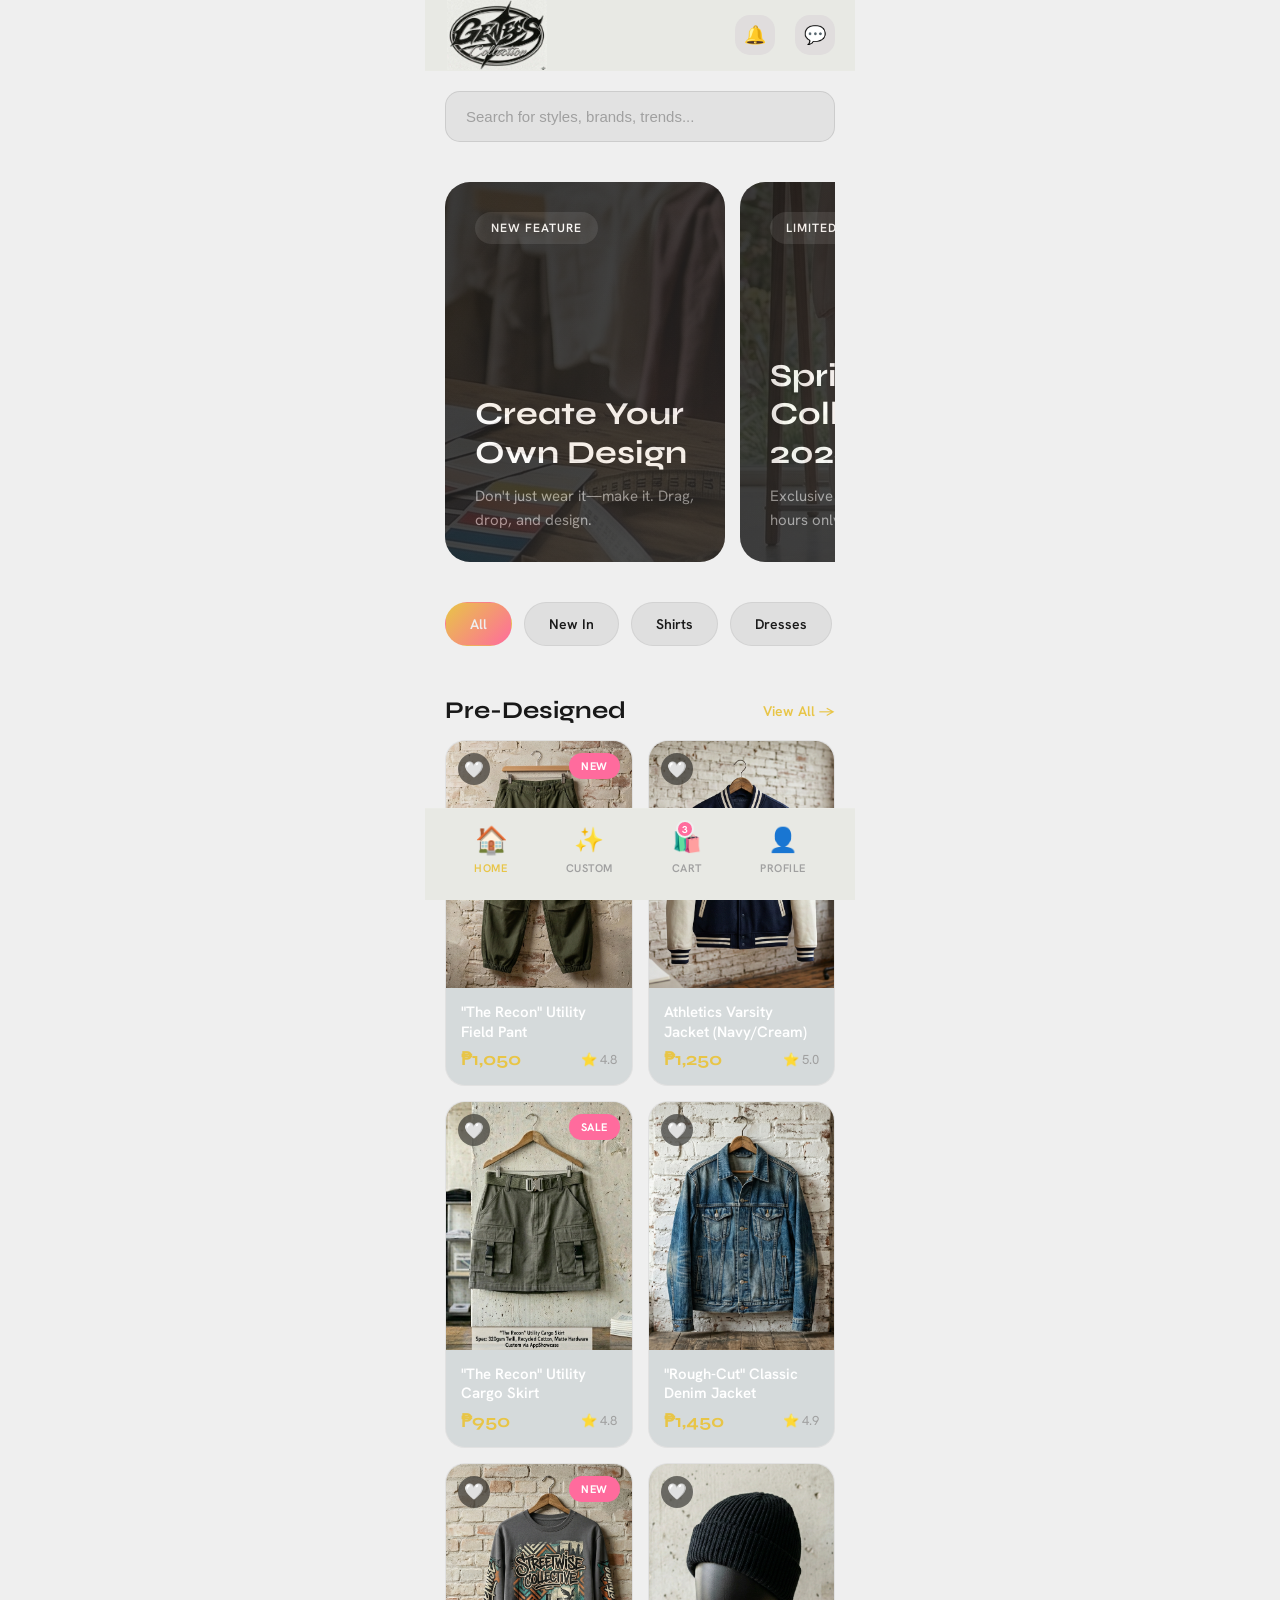
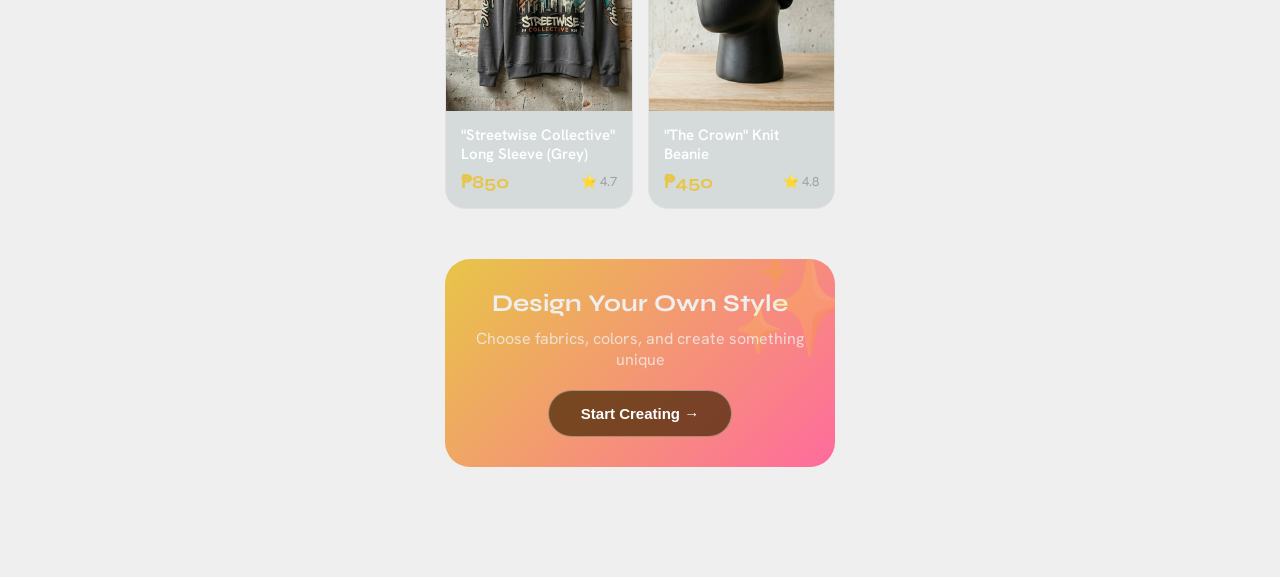
==== commit ca980a3c: "new changes" ====
--- a/index.html
+++ b/index.html
@@ -252,7 +252,7 @@
         <div class="screen" id="cartScreen">
           <div class="section-header">
             <h2 class="section-title">Shopping Cart</h2>
-            <span class="view-all">3 items</span>
+            <!-- <span class="view-all">3 items</span> -->
           </div>
 
           <div class="cart-items">
--- a/style.css
+++ b/style.css
@@ -546,9 +546,11 @@
   font-size: 10px;
   font-weight: 700;
   display: flex;
+  /* Matches the JS display property */
   align-items: center;
   justify-content: center;
   border: 2px solid var(--bg-primary);
+  color: white;
 }
 
 /* Search Bar */
